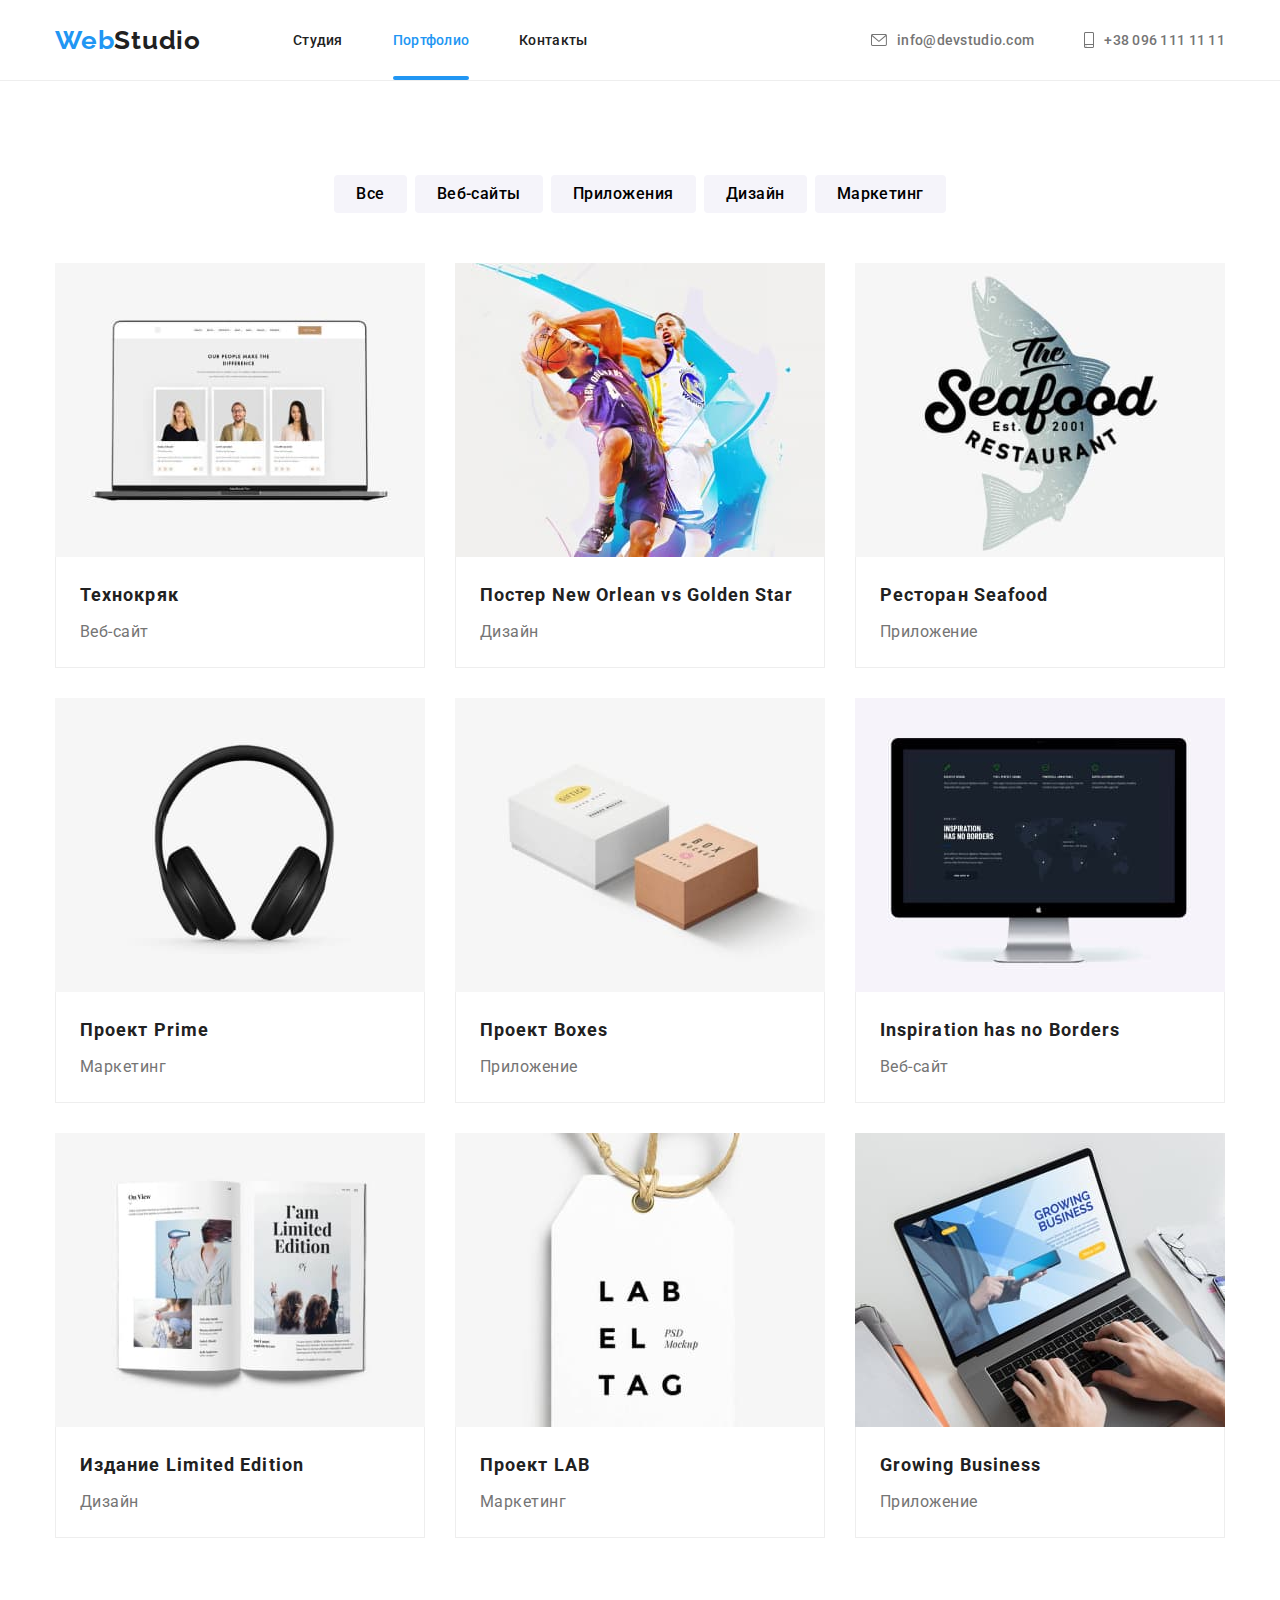
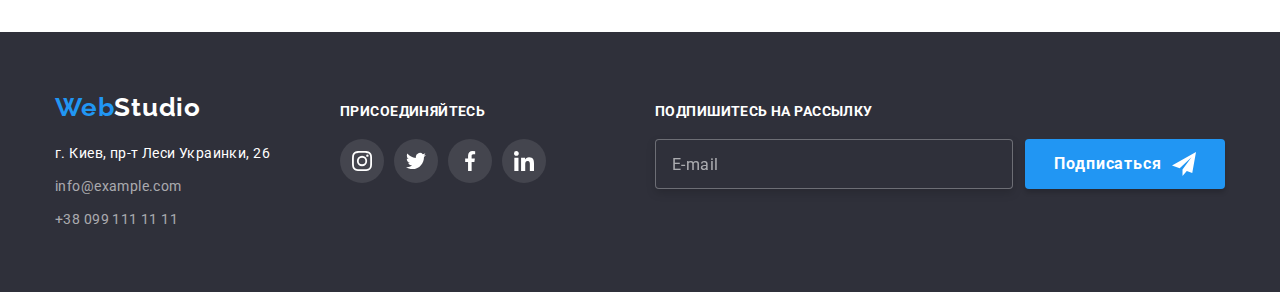
==== portfolio.html @ 1bd15ab4 "v1" ====
<!DOCTYPE html>
<html lang="ru">
  <head>
    <meta charset="UTF-8" />
    <meta http-equiv="X-UA-Compatible" content="IE=edge" />
    <meta name="viewport" content="width=device-width, initial-scale=1.0" />
    <link
      rel="stylesheet"
      href="https://cdnjs.cloudflare.com/ajax/libs/modern-normalize/1.0.0/modern-normalize.min.css"
    />
    <link rel="preconnect" href="https://fonts.gstatic.com" />
    <link
      href="https://fonts.googleapis.com/css2?family=Raleway:wght@700&family=Roboto:wght@400;500;700;900&display=swap"
      rel="stylesheet"
    />
    <link rel="stylesheet" href="css/styles.css" />
    <title>Портфолио</title>
  </head>
  <body>
    <header class="header">
      <div class="container list">
        <nav class="list">
          <a lang="en" href="index.html" class="icon icon-header"
            ><span class="icon-blue">Web</span>Studio</a
          >
          <ul class="list-nav">
            <li class="link">
              <a href="index.html" class="link-nav link-area">Студия</a>
            </li>
            <li class="link">
              <a href="portfolio.html" class="link-nav-selected link-area">Портфолио</a>
            </li>
            <li class="link">
              <a href="" class="link-nav link-area">Контакты</a>
            </li>
          </ul>
        </nav>
        <ul class="list-address">
          <li class="link">
            <a href="mailto:info@devstudio.com" class="list link-address link-area">
              <svg class="link-mail">
                <use href="./images/icons.svg#icon-envelope"></use>
              </svg>
              info@devstudio.com</a
            >
          </li>
          <li class="link">
            <a href="tel:+380961111111" class="list link-address link-area">
              <svg class="link-phone">
                <use href="./images/icons.svg#icon-smartphone"></use>
              </svg>
              +38 096 111 11 11</a
            >
          </li>
        </ul>
      </div>
    </header>

    <main>
      <section class="section">
        <div class="container">
          <ul class="list list-control">
            <li class="control-item"><button type="button" class="control">Все</button></li>
            <li class="control-item"><button type="button" class="control">Веб-сайты</button></li>
            <li class="control-item"><button type="button" class="control">Приложения</button></li>
            <li class="control-item"><button type="button" class="control">Дизайн</button></li>
            <li class="control-item"><button type="button" class="control">Маркетинг</button></li>
          </ul>
          <ul class="work-list">
            <li class="work-item">
              <a href="" class="work-link">
                <div class="work-img">
                  <img src="images/img2.1.jpg" alt="" />
                  <div class="work-overlay">
                    <p class="work-text">
                      Технокряк это современная площадка распространения коронавируса. Компании
                      используют эту платформу для цифрового шпионажа и атак на защищённые сервера
                      конкурентов.
                    </p>
                  </div>
                </div>
                <div class="work-wrap">
                  <h3 class="work-main">Технокряк</h3>
                  <p class="work-desc">Веб-сайт</p>
                </div>
              </a>
            </li>
            <li class="work-item">
              <a href="" class="work-link">
                <div class="work-img">
                  <img src="images/img2.2.jpg" alt="" />
                  <div class="work-overlay">
                    <p class="work-text">
                      Технокряк это современная площадка распространения коронавируса. Компании
                      используют эту платформу для цифрового шпионажа и атак на защищённые сервера
                      конкурентов.
                    </p>
                  </div>
                </div>
                <div class="work-wrap">
                  <h3 class="work-main">Постер New Orlean vs Golden Star</h3>
                  <p class="work-desc">Дизайн</p>
                </div>
              </a>
            </li>
            <li class="work-item">
              <a href="" class="work-link">
                <div class="work-img">
                  <img src="images/img2.3.jpg" alt="" />
                  <div class="work-overlay">
                    <p class="work-text">
                      Технокряк это современная площадка распространения коронавируса. Компании
                      используют эту платформу для цифрового шпионажа и атак на защищённые сервера
                      конкурентов.
                    </p>
                  </div>
                </div>
                <div class="work-wrap">
                  <h3 class="work-main">Ресторан Seafood</h3>
                  <p class="work-desc">Приложение</p>
                </div>
              </a>
            </li>
            <li class="work-item">
              <a href="" class="work-link">
                <div class="work-img">
                  <img src="images/img2.4.jpg" alt="" />
                  <div class="work-overlay">
                    <p class="work-text">
                      Технокряк это современная площадка распространения коронавируса. Компании
                      используют эту платформу для цифрового шпионажа и атак на защищённые сервера
                      конкурентов.
                    </p>
                  </div>
                </div>
                <div class="work-wrap">
                  <h3 class="work-main">Проект Prime</h3>
                  <p class="work-desc">Маркетинг</p>
                </div>
              </a>
            </li>
            <li class="work-item">
              <a href="" class="work-link">
                <div class="work-img">
                  <img src="images/img2.5.jpg" alt="" />
                  <div class="work-overlay">
                    <p class="work-text">
                      Технокряк это современная площадка распространения коронавируса. Компании
                      используют эту платформу для цифрового шпионажа и атак на защищённые сервера
                      конкурентов.
                    </p>
                  </div>
                </div>
                <div class="work-wrap">
                  <h3 class="work-main">Проект Boxes</h3>
                  <p class="work-desc">Приложение</p>
                </div>
              </a>
            </li>
            <li class="work-item">
              <a href="" class="work-link">
                <div class="work-img">
                  <img src="images/img2.6.jpg" alt="" />
                  <div class="work-overlay">
                    <p class="work-text">
                      Технокряк это современная площадка распространения коронавируса. Компании
                      используют эту платформу для цифрового шпионажа и атак на защищённые сервера
                      конкурентов.
                    </p>
                  </div>
                </div>
                <div class="work-wrap">
                  <h3 class="work-main">Inspiration has no Borders</h3>
                  <p class="work-desc">Веб-сайт</p>
                </div>
              </a>
            </li>
            <li class="work-item">
              <a href="" class="work-link">
                <div class="work-img">
                  <img src="images/img2.7.jpg" alt="" />
                  <div class="work-overlay">
                    <p class="work-text">
                      Технокряк это современная площадка распространения коронавируса. Компании
                      используют эту платформу для цифрового шпионажа и атак на защищённые сервера
                      конкурентов.
                    </p>
                  </div>
                </div>
                <div class="work-wrap">
                  <h3 class="work-main">Издание Limited Edition</h3>
                  <p class="work-desc">Дизайн</p>
                </div>
              </a>
            </li>
            <li class="work-item">
              <a href="" class="work-link">
                <div class="work-img">
                  <img src="images/img2.8.jpg" alt="" />
                  <div class="work-overlay">
                    <p class="work-text">
                      Технокряк это современная площадка распространения коронавируса. Компании
                      используют эту платформу для цифрового шпионажа и атак на защищённые сервера
                      конкурентов.
                    </p>
                  </div>
                </div>
                <div class="work-wrap">
                  <h3 class="work-main">Проект LAB</h3>
                  <p class="work-desc">Маркетинг</p>
                </div>
              </a>
            </li>
            <li class="work-item">
              <a href="" class="work-link">
                <div class="work-img">
                  <img src="images/img2.9.jpg" alt="" />
                  <div class="work-overlay">
                    <p class="work-text">
                      Технокряк это современная площадка распространения коронавируса. Компании
                      используют эту платформу для цифрового шпионажа и атак на защищённые сервера
                      конкурентов.
                    </p>
                  </div>
                </div>
                <div class="work-wrap">
                  <h3 class="work-main">Growing Business</h3>
                  <p class="work-desc">Приложение</p>
                </div>
              </a>
            </li>
          </ul>
        </div>
      </section>
    </main>

    <footer class="footer">
      <div class="container list">
        <div>
          <a lang="en" href="index.html" class="icon icon-footer"
            ><span class="icon-blue">Web</span>Studio</a
          >
          <address>
            <ul class="list-footer">
              <li class="footer-main">
                <a href="" class="text-main footer-address">г. Киев, пр-т Леси Украинки, 26</a>
              </li>
              <li class="footer-main">
                <a href="mailto:info@example.com" class="text-main footer-contact"
                  >info@example.com</a
                >
              </li>
              <li class="footer-main">
                <a href="tel:+380991111111" class="text-main footer-contact">+38 099 111 11 11</a>
              </li>
            </ul>
          </address>
        </div>
        <div class="media-footer">
          <h3 class="sub-title sub-title-join">Присоединяйтесь</h3>
          <ul class="list">
            <li class="media-footer-item">
              <a href="" class="icon-center media-footer-link">
                <svg class="media-footer-icon">
                  <use href="./images/icons.svg#icon-inst"></use>
                </svg>
              </a>
            </li>
            <li class="media-footer-item">
              <a href="" class="icon-center media-footer-link">
                <svg class="media-footer-icon">
                  <use href="./images/icons.svg#icon-twit"></use>
                </svg>
              </a>
            </li>
            <li class="media-footer-item">
              <a href="" class="icon-center media-footer-link">
                <svg class="media-footer-icon">
                  <use href="./images/icons.svg#icon-fb"></use>
                </svg>
              </a>
            </li>
            <li class="media-footer-item">
              <a href="" class="icon-center media-footer-link">
                <svg class="media-footer-icon">
                  <use href="./images/icons.svg#icon-linkdin"></use>
                </svg>
              </a>
            </li>
          </ul>
        </div>
        <div class="subscribe-footer">
          <h3 class="sub-title sub-title-join">Подпишитесь на рассылку</h3>

          <form name="subscribe_form" autocomplete="on" class="form-item">
            <label>
              <input class="form-input-mail" type="email" name="email" placeholder="E-mail" />
            </label>
            <button type="submit" class="button-subscribe">
              Подписаться
              <svg class="button-subscribe-icon">
                <use href="./images/icons.svg#icon-send"></use>
              </svg>
            </button>
          </form>
        </div>
      </div>
    </footer>
  </body>
</html>
---- css/styles.css ----
/* Main styles */

body {
  font-family: 'Roboto', sans-serif;
  color: var(--main-text-color);
}

a {
  text-decoration: none;
  display: inline-block;
}

ul {
  list-style: none;
}

img {
  display: block;
}

/* Main Position */

ul,
ol {
  margin-top: 0;
  margin-bottom: 0;
  padding-left: 0;
}

h1,
h2,
h3,
h4,
h5,
h6,
p {
  margin-top: 0;
  margin-bottom: 0;
}

/* Colors */

:root {
  --main-back-color: #2f303a;
  --secondary-back-color: #f5f4fa;
  --main-text-color: #212121;
  --secondary-text-color: #757575;
  --third-text-color: #ffffff;
  --main-theme-color: #2196f3;
  --main-link-color: rgb(75, 75, 75, 0.6);
  --footer-link-color: rgb(255, 255, 255, 0.6);
  --work-back-color: #eeeeee;
  --overlay-back-color: rgba(47, 48, 58, 0.4);
  --footer-link-back: rgba(255, 255, 255, 0.1);
  --client-border: #afb1b8;
  --hero-button-color: #188ce8;
  --img-back-color: rgba(47, 48, 58, 0.8);
  --work-anim-color: rgba(33, 150, 243, 0.9);
  --backdrop-color: rgba(0, 0, 0, 0.2);
  --close-button-color: rgba(0, 0, 0, 0.1);
  --color-comment: rgba(117, 117, 117, 0.5);
  --form-border-color: rgba(33, 33, 33, 0.2);

  --duration: 250ms;
  --timing-function: cubic-bezier(0.4, 0, 0.2, 1);
}

/* Style Classes */
.container {
  margin-left: auto;
  margin-right: auto;
  width: 1200px;
  padding-left: 15px;
  padding-right: 15px;
}

.icon {
  font-family: 'Raleway', sans-serif;
  font-weight: 700;
  font-size: 26px;
  line-height: 1.17;
  letter-spacing: 0.03em;
  width: 145px;
}

.icon-header {
  color: var(--main-text-color);

  margin-right: 93px;
}

.icon-footer {
  color: var(--third-text-color);

  margin-bottom: 20px;
}

.icon-blue {
  color: var(--main-theme-color);
}

.link-mail {
  width: 16px;
  height: 12px;
  cursor: pointer;

  margin-right: 10px;

  fill: var(--secondary-text-color);

  transition: fill var(--duration) var(--timing-function);
}

.link-phone {
  width: 10px;
  height: 16px;
  cursor: pointer;

  margin-right: 10px;

  fill: var(--secondary-text-color);

  transition: fill var(--duration) var(--timing-function);
}

.link-address:hover .link-mail,
.link-address:focus .link-mail,
.link-address:hover .link-phone,
.link-address:focus .link-phone {
  fill: var(--main-theme-color);
}

.item-about::before {
  display: block;
  content: '';
  height: 120px;
}

.item-detail::before {
  background-image: url(../images/Group1.jpg);
}

.item-time::before {
  background-image: url(../images/Group2.jpg);
}

.item-plan::before {
  background-image: url(../images/Group3.jpg);
}

.item-tech::before {
  background-image: url(../images/Group4.jpg);
}

.icon-center {
  display: flex;
  align-items: center;
  justify-content: center;
}

.footer .container.list {
  display: flex;
  align-items: baseline;
}

.media-footer {
  margin-left: 70px;
}

.sub-title-join {
  font-size: 14px;
  letter-spacing: 0.03em;

  margin-bottom: 20px;

  color: var(--third-text-color);
}

.media-footer-item {
  width: 44px;
  height: 44px;
}

.media-footer-item:not(:last-child) {
  margin-right: 10px;
}

.media-footer-link {
  width: 44px;
  height: 44px;

  background-color: var(--footer-link-back);
  border-radius: 50%;
  background-position: center;
  background-repeat: no-repeat;

  transition: background-color var(--duration) var(--timing-function);
}

.media-footer-link:hover,
.media-footer-link:focus {
  background-color: var(--main-theme-color);
}

.media-footer-icon {
  width: 20px;
  height: 20px;

  fill: var(--third-text-color);
}

.item-client:not(:last-child) {
  margin-right: 30px;
}

.subscribe-footer {
  width: 570px;
  margin-left: auto;
}

.form-item {
  display: flex;
  align-items: center;
}

.form-input-mail {
  height: 50px;
  min-width: 358px;

  padding-left: 16px;
  padding-top: 15px;
  padding-bottom: 15px;

  color: var(--third-text-color);
  border-radius: 4px;
  border: 1px solid rgba(255, 255, 255, 0.3);
  filter: drop-shadow(0px 4px 4px rgba(0, 0, 0, 0.15));
  background-color: var(--main-back-color);
}

.form-input-mail::placeholder {
  font-size: 16px;
  line-height: 1.25;
  letter-spacing: 0.03em;

  color: var(--footer-link-color);
}

.button-subscribe {
  height: 50px;
  min-width: 200px;

  font-weight: 700;
  font-size: 16px;
  line-height: 1.875;
  letter-spacing: 0.06em;

  margin-left: 12px;

  display: flex;
  align-items: center;
  justify-content: center;

  border-color: transparent;
  color: var(--third-text-color);
  background-color: var(--main-theme-color);
  box-shadow: 0px 4px 4px rgba(0, 0, 0, 0.15);
  border-radius: 4px;
}

.button-subscribe-icon {
  width: 24px;
  height: 24px;

  margin-left: 10px;

  fill: var(--third-text-color);
}

.link-client {
  width: 170px;
  height: 92px;
  cursor: pointer;

  border: 1px solid var(--client-border);
  border-radius: 4px;

  transition: border-color var(--duration) var(--timing-function);
}

.item-client-icon {
  width: 106px;
  height: 60px;

  fill: var(--client-border);

  transition: fill var(--duration) var(--timing-function);
}

.link-client:hover,
.link-client:focus {
  border-color: var(--main-theme-color);
}

.link-client:hover .item-client-icon,
.link-client:focus .item-client-icon {
  fill: var(--main-theme-color);
}

.header {
  border-bottom: 1px solid var(--work-back-color);
}

.list {
  display: flex;

  align-items: center;
}

.list-img {
  justify-content: space-between;
}

.list-nav {
  display: flex;
}

.list-address {
  display: flex;

  margin-left: auto;
}

.list-team {
  padding-bottom: 94px;
}

.link {
  font-weight: 500;
  font-size: 14px;
  line-height: 1.17;
  letter-spacing: 0.02em;
}

.list-nav .link + .link {
  margin-left: 50px;
}

.list-address .link + .link {
  margin-left: 50px;
}

.link-area {
  padding-top: 32px;
  padding-bottom: 32px;
}

.link-nav {
  color: var(--main-text-color);

  transition: color var(--duration) var(--timing-function);
}

.link-nav-selected {
  position: relative;
  color: var(--main-theme-color);
}

.link-nav-selected::after {
  display: block;
  content: '';
  width: 100%;
  height: 4px;

  border-bottom-width: 4px;
  border-bottom-style: solid;
  border-bottom-color: var(--main-theme-color);
  border-radius: 2px;

  position: absolute;
  bottom: 0;
}

.link-address {
  color: var(--secondary-text-color);

  transition: color var(--duration) var(--timing-function);
}

.hero {
  max-width: 1600px;
  height: 600px;
  letter-spacing: 0.06em;
  text-align: center;

  background-color: var(--main-back-color);

  padding-top: 200px;
  padding-bottom: 200px;
  margin-left: auto;
  margin-right: auto;
}

.overlay-hero {
  background-image: linear-gradient(to right, var(--overlay-back-color), var(--overlay-back-color)),
    url(../images/back-hero.jpg);

  background-repeat: no-repeat;
  background-position: center;
  background-size: cover;
}

.slogan {
  font-weight: 900;
  font-size: 44px;
  line-height: 1.36;

  color: var(--third-text-color);

  max-width: 600px;
  margin: 0 auto;
  margin-bottom: 30px;
}

.button {
  font-weight: 700;
  font-size: 16px;
  line-height: 1.87;
  cursor: pointer;

  min-width: 200px;
  min-height: 50px;
  padding: 10px, 32px;
  border-radius: 4px;

  border-color: transparent;
  color: var(--third-text-color);
  background-color: var(--main-theme-color);

  transition: background-color var(--duration) var(--timing-function);
}

.button:hover,
.button:focus {
  background-color: var(--hero-button-color);
}

.backdrop {
  position: fixed;
  top: 0;
  left: 0;

  width: 100%;
  height: 100%;

  background-color: var(--backdrop-color);

  transition: background-color var(--duration) var(--timing-function);
}

.backdrop.is-hidden {
  opacity: 0;
  pointer-events: none;
}

.modal {
  z-index: 1000;
  position: absolute;
  top: 50%;
  left: 50%;
  transform: translate(-50%, -50%);

  padding: 40px;

  min-width: 528px;
  min-height: 581px;

  border-radius: 4px;
  box-shadow: 0px 1px 3px rgba(0, 0, 0, 0.12), 0px 1px 1px rgba(0, 0, 0, 0.14),
    0px 2px 1px rgba(0, 0, 0, 0.2);
  background-color: var(--third-text-color);

  transition: background-color var(--duration) var(--timing-function),
    box-shadow var(--duration) var(--timing-function);
}

.modal-close-button {
  position: absolute;
  top: 8px;
  right: 8px;
  cursor: pointer;
  padding: 0;

  width: 30px;
  height: 30px;

  border-radius: 50%;
  border-color: var(--close-button-color);
  background-color: var(--third-text-color);
}

.modal-close-icon {
  background-position: center;
  background-repeat: no-repeat;

  width: 18px;
  height: 18px;

  filter: drop-shadow(0px 4px 4px rgba(0, 0, 0, 0.25));
}

.modal-detail {
  font-weight: 700;
  font-size: 20px;
  line-height: 1.172;
  letter-spacing: 0.03em;
  text-align: center;

  margin-bottom: 12px;
}

.subscribe-form {
  width: 448px;
  margin-left: auto;
  margin-right: auto;
}

.form-input-main {
  font-size: 14px;
  line-height: 1.17;
  letter-spacing: 0.01em;

  outline: none;
  border: 1px solid var(--form-border-color);
  border-radius: 4px;
}

.form-input-info {
  height: 40px;
  margin-top: 4px;
  padding-left: 40px;
}

.form-input-comment {
  height: 120px;
  padding: 12px 16px;
  margin-top: 4px;
  resize: none;
}

.form-input-main:focus-within {
  border: 1px solid var(--main-theme-color);
}

.subscribe-name:focus-within .modal-form-icon {
  fill: var(--main-theme-color);
}

.form-input-comment::placeholder {
  color: var(--color-comment);
}

.subscribe-name {
  position: relative;
  display: flex;
  flex-direction: column;
  text-align: initial;

  width: auto;
  margin-bottom: 10px;

  font-size: 12px;
  line-height: 1.17;
  letter-spacing: 0.01em;

  color: var(--secondary-text-color);
}

.subscribe-name:nth-child(4) {
  margin-bottom: 20px;
}

.subscribe-agree input[type='checkbox'] {
  appearance: none;
}

.checkbox-icon {
  content: '';
  display: inline-block;

  margin-right: 8.38px;

  width: 16px;
  height: 15px;

  border: 2px solid var(--main-text-color);
  border-radius: 2px;

  transition: border-color var(--duration) var(--timing-function),
    background-color var(--duration) var(--timing-function);
}

.subscribe-agree input[type='checkbox']:focus ~ .checkbox-icon {
  border-color: var(--main-theme-color);
}

.subscribe-agree input[type='checkbox']:checked ~ .checkbox-icon {
  border-color: var(--main-theme-color);

  background-color: var(--main-theme-color);
  background-image: url(../images/checkbox.svg);
  background-repeat: no-repeat;
  background-size: cover;
}

.subscribe-agree {
  position: relative;
  display: flex;
  justify-content: center;
  align-items: center;
  width: 425px;
  height: 24px;
  margin-bottom: 30px;

  font-size: 14px;
  line-height: 1.71;
  letter-spacing: 0.03em;

  color: var(--secondary-text-color);
}

.link-agree {
  font-size: 14px;
  line-height: 1.71;
  letter-spacing: 0.03em;
  text-decoration: underline;

  padding-left: 3px;

  color: var(--main-theme-color);
}

.modal-form-icon {
  position: absolute;
  bottom: 11px;
  left: 12px;

  width: 18px;
  height: 18px;
}

.button-form {
  height: 50px;
  min-width: 200px;

  font-weight: 700;
  font-size: 16px;
  line-height: 1.875;
  letter-spacing: 0.06em;

  display: flex;
  align-items: center;
  justify-content: center;

  border-color: transparent;
  color: var(--third-text-color);
  background-color: var(--main-theme-color);
  box-shadow: 0px 4px 4px rgba(0, 0, 0, 0.15);
  border-radius: 4px;
}

.subscribe-form div {
  display: flex;
  justify-content: center;
}

.title {
  font-weight: 700;
  font-size: 36px;
  line-height: 1.17;
  letter-spacing: 0.03em;
  text-align: center;

  margin-bottom: 50px;
}

.section {
  padding-top: 94px;
}

.section:last-child {
  padding-bottom: 94px;
}

.section-team {
  background-color: var(--secondary-back-color);
}

.item-img {
  position: relative;
  width: 370px;
  z-index: -1;
}

.img-back {
  display: flex;
  justify-content: center;
  align-items: center;

  position: absolute;
  bottom: 0;
  width: 370px;
  height: 70px;

  background-image: linear-gradient(to right, var(--img-back-color), var(--img-back-color));
}

.img-text {
  letter-spacing: 0.03em;

  color: var(--third-text-color);
}

.team {
  background-color: var(--secondary-back-color);
}

.text-about {
  font-size: 14px;
  letter-spacing: 0.03em;

  margin-top: 30px;
  margin-bottom: 10px;
}

.sub-title {
  font-weight: 700;
  text-transform: uppercase;
  line-height: 1.17;
}

.item-about {
  width: 270px;
}

.item-about:not(:first-child) {
  margin-left: 30px;
}

.text-main {
  color: var(--secondary-text-color);

  line-height: 1.71;
}

.desc-img {
  display: block;

  width: 270px;
}

.desc-main {
  background-color: var(--third-text-color);

  width: 270px;

  box-shadow: 0px 1px 3px rgba(0, 0, 0, 0.12), 0px 1px 1px rgba(0, 0, 0, 0.14),
    0px 2px 1px rgba(0, 0, 0, 0.2);
  border-radius: 0px 0px 4px 4px;
}

.desc-main:not(:first-child) {
  margin-left: 30px;
}

.desc-wrap {
  padding-top: 30px;
  padding-bottom: 30px;
}

.desc-name {
  font-weight: 500;
  font-size: 16px;
  line-height: 1.71;
  letter-spacing: 0.03em;
  text-align: center;

  margin-bottom: 10px;
}

.desc-text {
  font-size: 16px;
  line-height: 1.71;
  letter-spacing: 0.03em;
  text-align: center;

  margin-bottom: 16px;

  color: var(--secondary-text-color);
}

.list-contact {
  margin-right: 32px;
  margin-left: 32px;
}

.team-contact {
  width: 44px;
  height: 44px;

  border-radius: 50%;
  background-position: center;
  background-repeat: no-repeat;

  transition: background-color var(--duration) var(--timing-function);
}

.decs-contact-icon {
  width: 20px;
  height: 20px;
  cursor: pointer;

  fill: var(--client-border);

  transition: fill var(--duration) var(--timing-function);
}

.team-contact:hover,
.team-contact:focus {
  background-color: var(--main-theme-color);
}

.team-contact:hover .decs-contact-icon,
.team-contact:focus .decs-contact-icon {
  fill: var(--third-text-color);
}

.item-team:not(:last-child) {
  margin-right: 10px;
}

.footer {
  background-color: var(--main-back-color);

  padding-top: 60px;
  padding-bottom: 60px;
}

.list-footer .footer-main + .footer-main {
  margin-top: 9px;
}

.footer-main {
  font-style: normal;
  letter-spacing: 0.03em;
  font-size: 14px;
}

.footer-address {
  color: var(--third-text-color);

  transition: color var(--duration) var(--timing-function);
}

.footer-contact {
  color: var(--footer-link-color);
}

.list-control {
  justify-content: center;

  margin-bottom: 50px;
}

.control {
  font-weight: 500;
  font-size: 16px;
  line-height: 1.62;
  letter-spacing: 0.03em;
  background-color: var(--secondary-back-color);
  cursor: pointer;

  padding: 6px 22px;
  border: transparent;
  border-radius: 4px;

  transition: color var(--duration) var(--timing-function),
    background-color var(--duration) var(--timing-function),
    box-shadow var(--duration) var(--timing-function);
}

.control-item:not(:last-child) {
  margin-right: 8px;
}

.control:active,
.control:hover,
.control:focus {
  color: var(--third-text-color);
  background-color: var(--main-theme-color);

  box-shadow: 0px 3px 1px rgba(0, 0, 0, 0.1), 0px 1px 2px rgba(0, 0, 0, 0.08),
    0px 2px 2px rgba(0, 0, 0, 0.12);
}

.work-list {
  display: flex;
  flex-wrap: wrap;

  margin-left: -30px;
  margin-top: -30px;
}

.work-item {
  flex-basis: calc(100% / 3 -30px);

  margin-left: 30px;
  margin-top: 30px;

  cursor: pointer;
}

.work-link {
  transition: box-shadow var(--duration) var(--timing-function);
}

.work-link:hover,
.work-link:focus {
  box-shadow: 0px 1px 1px rgba(0, 0, 0, 0.12), 0px 4px 4px rgba(0, 0, 0, 0.06),
    1px 4px 6px rgba(0, 0, 0, 0.16);
}

.work-img {
  position: relative;
  overflow: hidden;
}

.work-overlay {
  position: absolute;
  width: 100%;
  height: 100%;

  transform: translateY(0);

  background-image: linear-gradient(to right, var(--work-anim-color), var(--work-anim-color));

  transition: transform var(--duration) var(--timing-function);
}

.work-text {
  width: 322px;
  height: 168px;
  position: fixed;
  top: 50%;
  left: 50%;
  transform: translate(-50%, -50%);

  font-size: 18px;
  line-height: 28px;
  letter-spacing: 0.03em;

  color: var(--third-text-color);
}

.work-link:hover .work-overlay,
.work-link:focus .work-overlay {
  transform: translateY(-100%);
}

.work-wrap {
  border-right-width: 1px;
  border-right-style: solid;
  border-right-color: var(--work-back-color);
  border-left-width: 1px;
  border-left-style: solid;
  border-left-color: var(--work-back-color);
  border-bottom-width: 1px;
  border-bottom-style: solid;
  border-bottom-color: var(--work-back-color);

  padding-top: 20px;
  padding-bottom: 20px;
  padding-left: 24px;
  padding-right: 24px;
}

.work-main {
  font-weight: 700;
  font-size: 18px;
  line-height: 2;
  letter-spacing: 0.06em;

  margin-bottom: 4px;

  color: var(--main-text-color);
}

.work-desc {
  font-weight: normal;
  font-size: 16px;
  line-height: 1.87;
  letter-spacing: 0.03em;

  color: var(--secondary-text-color);
}

.link-nav:hover,
.link-nav:focus,
.link-address:hover,
.link-address:focus,
.footer-address:hover,
.footer-address:focus {
  color: var(--main-theme-color);
}
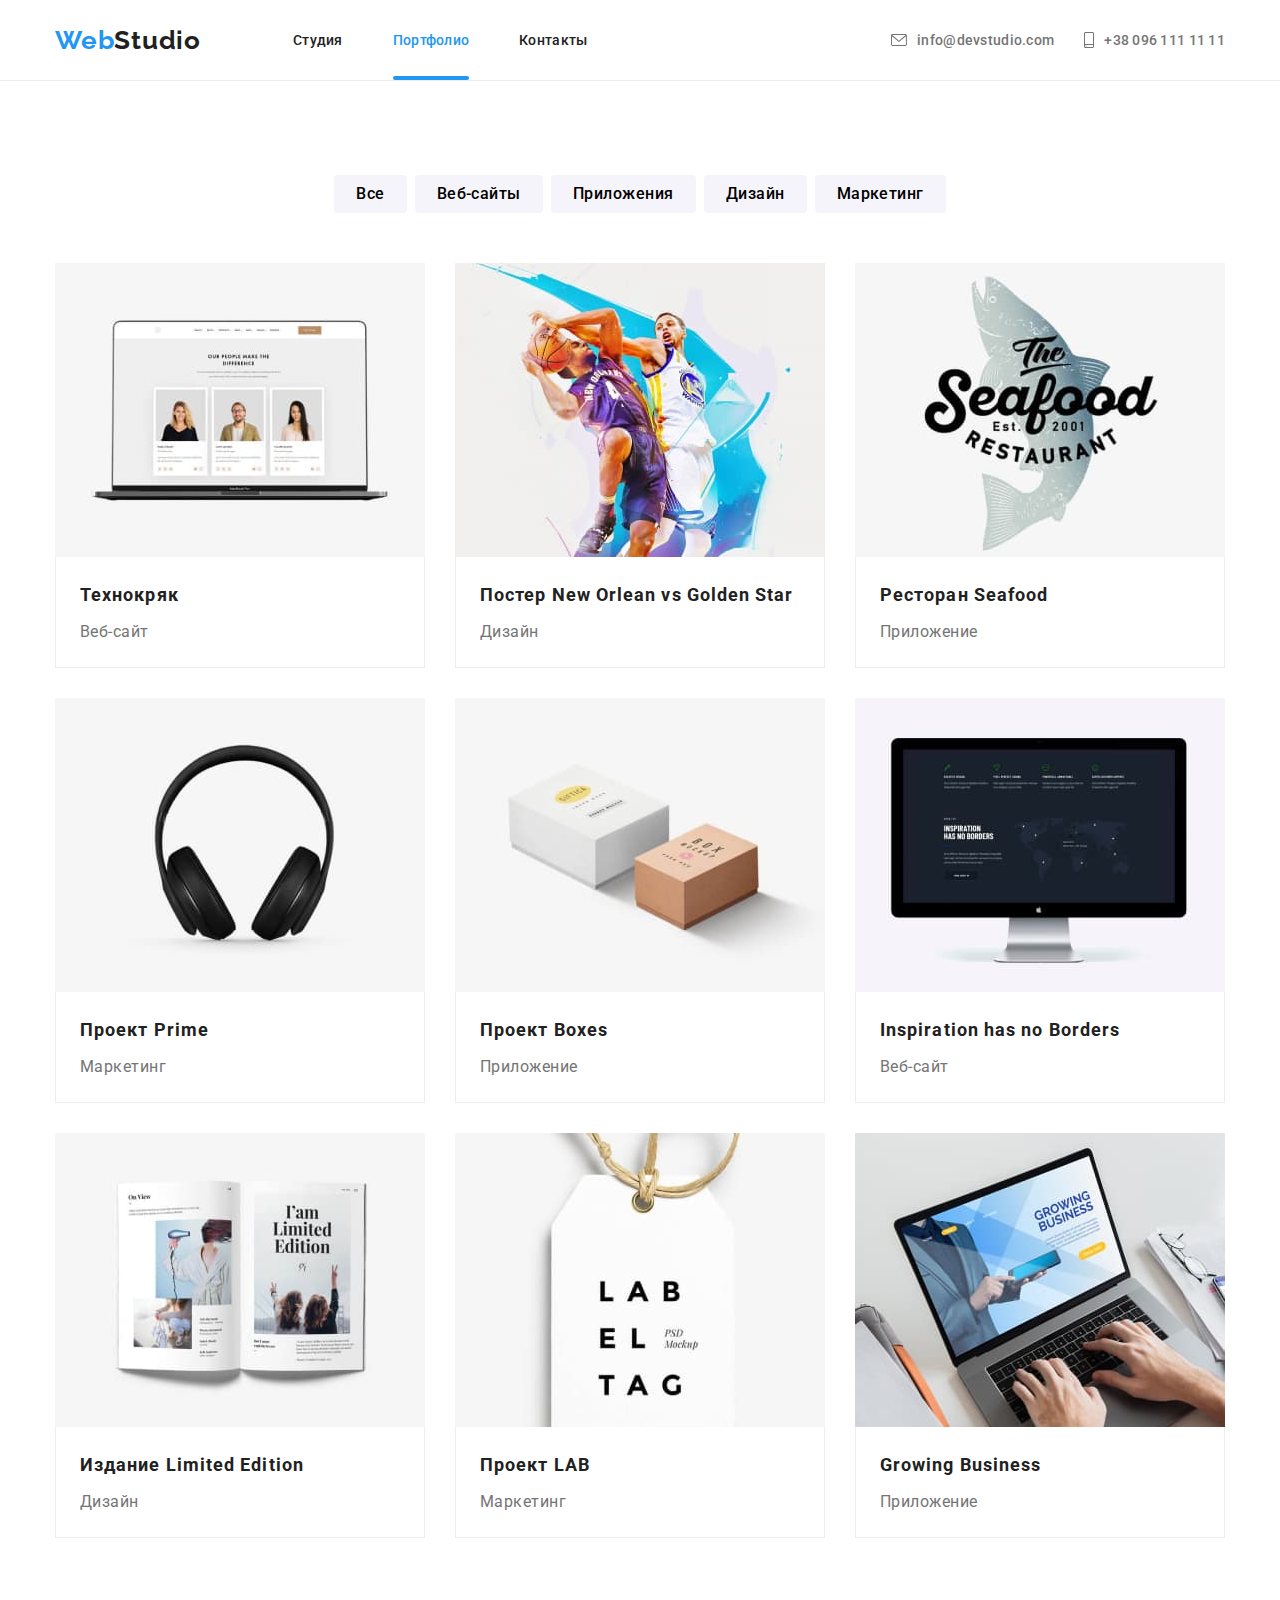
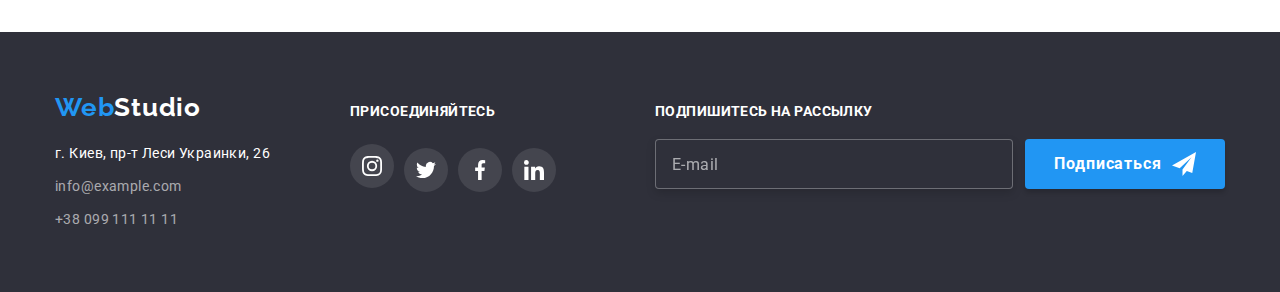
==== commit 9e905fc4: "v3" ====
--- a/portfolio.html
+++ b/portfolio.html
@@ -18,35 +18,35 @@
   </head>
   <body>
     <header class="header">
-      <div class="container list">
-        <nav class="list">
-          <a lang="en" href="index.html" class="icon icon-header"
-            ><span class="icon-blue">Web</span>Studio</a
+      <div class="thumb-center flex-center">
+        <nav class="flex-center">
+          <a lang="en" href="index.html" class="icon header__icon"
+            ><span class="icon__theme">Web</span>Studio</a
           >
-          <ul class="list-nav">
-            <li class="link">
-              <a href="index.html" class="link-nav link-area">Студия</a>
-            </li>
-            <li class="link">
-              <a href="portfolio.html" class="link-nav-selected link-area">Портфолио</a>
-            </li>
-            <li class="link">
-              <a href="" class="link-nav link-area">Контакты</a>
+          <ul class="header__list">
+            <li class="header__item-nav">
+              <a href="index.html" class="header__link header__link">Студия</a>
+            </li>
+            <li class="header__item-nav">
+              <a href="portfolio.html" class="header__link header__link--selected">Портфолио</a>
+            </li>
+            <li class="header__item-nav">
+              <a href="" class="header__link">Контакты</a>
             </li>
           </ul>
         </nav>
-        <ul class="list-address">
-          <li class="link">
-            <a href="mailto:info@devstudio.com" class="list link-address link-area">
-              <svg class="link-mail">
+        <ul class="header__list header__list--address">
+          <li class="header__item-address">
+            <a href="mailto:info@devstudio.com" class="flex-center header__address">
+              <svg class="header__icon-mail">
                 <use href="./images/icons.svg#icon-envelope"></use>
               </svg>
               info@devstudio.com</a
             >
           </li>
-          <li class="link">
-            <a href="tel:+380961111111" class="list link-address link-area">
-              <svg class="link-phone">
+          <li class="header__item-address">
+            <a href="tel:+380961111111" class="flex-center header__address">
+              <svg class="header__icon-phone">
                 <use href="./images/icons.svg#icon-smartphone"></use>
               </svg>
               +38 096 111 11 11</a
@@ -58,174 +58,184 @@
 
     <main>
       <section class="section">
-        <div class="container">
-          <ul class="list list-control">
-            <li class="control-item"><button type="button" class="control">Все</button></li>
-            <li class="control-item"><button type="button" class="control">Веб-сайты</button></li>
-            <li class="control-item"><button type="button" class="control">Приложения</button></li>
-            <li class="control-item"><button type="button" class="control">Дизайн</button></li>
-            <li class="control-item"><button type="button" class="control">Маркетинг</button></li>
+        <div class="thumb-center">
+          <ul class="flex-center control">
+            <li class="control__item">
+              <button type="button" class="control__button">Все</button>
+            </li>
+            <li class="control__item">
+              <button type="button" class="control__button">Веб-сайты</button>
+            </li>
+            <li class="control__item">
+              <button type="button" class="control__button">Приложения</button>
+            </li>
+            <li class="control__item">
+              <button type="button" class="control__button">Дизайн</button>
+            </li>
+            <li class="control__item">
+              <button type="button" class="control__button">Маркетинг</button>
+            </li>
           </ul>
-          <ul class="work-list">
-            <li class="work-item">
-              <a href="" class="work-link">
-                <div class="work-img">
+          <ul class="work">
+            <li class="work__item">
+              <a href="" class="work__link">
+                <div class="work__img">
                   <img src="images/img2.1.jpg" alt="" />
-                  <div class="work-overlay">
-                    <p class="work-text">
-                      Технокряк это современная площадка распространения коронавируса. Компании
-                      используют эту платформу для цифрового шпионажа и атак на защищённые сервера
-                      конкурентов.
-                    </p>
-                  </div>
-                </div>
-                <div class="work-wrap">
-                  <h3 class="work-main">Технокряк</h3>
-                  <p class="work-desc">Веб-сайт</p>
-                </div>
-              </a>
-            </li>
-            <li class="work-item">
-              <a href="" class="work-link">
-                <div class="work-img">
+                  <div class="work__overlay">
+                    <p class="work__text">
+                      Технокряк это современная площадка распространения коронавируса. Компании
+                      используют эту платформу для цифрового шпионажа и атак на защищённые сервера
+                      конкурентов.
+                    </p>
+                  </div>
+                </div>
+                <div class="work__wrap">
+                  <h3 class="work__name">Технокряк</h3>
+                  <p class="work__desc">Веб-сайт</p>
+                </div>
+              </a>
+            </li>
+            <li class="work__item">
+              <a href="" class="work__link">
+                <div class="work__img">
                   <img src="images/img2.2.jpg" alt="" />
-                  <div class="work-overlay">
-                    <p class="work-text">
-                      Технокряк это современная площадка распространения коронавируса. Компании
-                      используют эту платформу для цифрового шпионажа и атак на защищённые сервера
-                      конкурентов.
-                    </p>
-                  </div>
-                </div>
-                <div class="work-wrap">
-                  <h3 class="work-main">Постер New Orlean vs Golden Star</h3>
-                  <p class="work-desc">Дизайн</p>
-                </div>
-              </a>
-            </li>
-            <li class="work-item">
-              <a href="" class="work-link">
-                <div class="work-img">
+                  <div class="work__overlay">
+                    <p class="work__text">
+                      Технокряк это современная площадка распространения коронавируса. Компании
+                      используют эту платформу для цифрового шпионажа и атак на защищённые сервера
+                      конкурентов.
+                    </p>
+                  </div>
+                </div>
+                <div class="work__wrap">
+                  <h3 class="work__name">Постер New Orlean vs Golden Star</h3>
+                  <p class="work__desc">Дизайн</p>
+                </div>
+              </a>
+            </li>
+            <li class="work__item">
+              <a href="" class="work__link">
+                <div class="work__img">
                   <img src="images/img2.3.jpg" alt="" />
-                  <div class="work-overlay">
-                    <p class="work-text">
-                      Технокряк это современная площадка распространения коронавируса. Компании
-                      используют эту платформу для цифрового шпионажа и атак на защищённые сервера
-                      конкурентов.
-                    </p>
-                  </div>
-                </div>
-                <div class="work-wrap">
-                  <h3 class="work-main">Ресторан Seafood</h3>
-                  <p class="work-desc">Приложение</p>
-                </div>
-              </a>
-            </li>
-            <li class="work-item">
-              <a href="" class="work-link">
-                <div class="work-img">
+                  <div class="work__overlay">
+                    <p class="work__text">
+                      Технокряк это современная площадка распространения коронавируса. Компании
+                      используют эту платформу для цифрового шпионажа и атак на защищённые сервера
+                      конкурентов.
+                    </p>
+                  </div>
+                </div>
+                <div class="work__wrap">
+                  <h3 class="work__name">Ресторан Seafood</h3>
+                  <p class="work__desc">Приложение</p>
+                </div>
+              </a>
+            </li>
+            <li class="work__item">
+              <a href="" class="work__link">
+                <div class="work__img">
                   <img src="images/img2.4.jpg" alt="" />
-                  <div class="work-overlay">
-                    <p class="work-text">
-                      Технокряк это современная площадка распространения коронавируса. Компании
-                      используют эту платформу для цифрового шпионажа и атак на защищённые сервера
-                      конкурентов.
-                    </p>
-                  </div>
-                </div>
-                <div class="work-wrap">
-                  <h3 class="work-main">Проект Prime</h3>
-                  <p class="work-desc">Маркетинг</p>
-                </div>
-              </a>
-            </li>
-            <li class="work-item">
-              <a href="" class="work-link">
-                <div class="work-img">
+                  <div class="work__overlay">
+                    <p class="work__text">
+                      Технокряк это современная площадка распространения коронавируса. Компании
+                      используют эту платформу для цифрового шпионажа и атак на защищённые сервера
+                      конкурентов.
+                    </p>
+                  </div>
+                </div>
+                <div class="work__wrap">
+                  <h3 class="work__name">Проект Prime</h3>
+                  <p class="work__desc">Маркетинг</p>
+                </div>
+              </a>
+            </li>
+            <li class="work__item">
+              <a href="" class="work__link">
+                <div class="work__img">
                   <img src="images/img2.5.jpg" alt="" />
-                  <div class="work-overlay">
-                    <p class="work-text">
-                      Технокряк это современная площадка распространения коронавируса. Компании
-                      используют эту платформу для цифрового шпионажа и атак на защищённые сервера
-                      конкурентов.
-                    </p>
-                  </div>
-                </div>
-                <div class="work-wrap">
-                  <h3 class="work-main">Проект Boxes</h3>
-                  <p class="work-desc">Приложение</p>
-                </div>
-              </a>
-            </li>
-            <li class="work-item">
-              <a href="" class="work-link">
-                <div class="work-img">
+                  <div class="work__overlay">
+                    <p class="work__text">
+                      Технокряк это современная площадка распространения коронавируса. Компании
+                      используют эту платформу для цифрового шпионажа и атак на защищённые сервера
+                      конкурентов.
+                    </p>
+                  </div>
+                </div>
+                <div class="work__wrap">
+                  <h3 class="work__name">Проект Boxes</h3>
+                  <p class="work__desc">Приложение</p>
+                </div>
+              </a>
+            </li>
+            <li class="work__item">
+              <a href="" class="work__link">
+                <div class="work__img">
                   <img src="images/img2.6.jpg" alt="" />
-                  <div class="work-overlay">
-                    <p class="work-text">
-                      Технокряк это современная площадка распространения коронавируса. Компании
-                      используют эту платформу для цифрового шпионажа и атак на защищённые сервера
-                      конкурентов.
-                    </p>
-                  </div>
-                </div>
-                <div class="work-wrap">
-                  <h3 class="work-main">Inspiration has no Borders</h3>
-                  <p class="work-desc">Веб-сайт</p>
-                </div>
-              </a>
-            </li>
-            <li class="work-item">
-              <a href="" class="work-link">
-                <div class="work-img">
+                  <div class="work__overlay">
+                    <p class="work__text">
+                      Технокряк это современная площадка распространения коронавируса. Компании
+                      используют эту платформу для цифрового шпионажа и атак на защищённые сервера
+                      конкурентов.
+                    </p>
+                  </div>
+                </div>
+                <div class="work__wrap">
+                  <h3 class="work__name">Inspiration has no Borders</h3>
+                  <p class="work__desc">Веб-сайт</p>
+                </div>
+              </a>
+            </li>
+            <li class="work__item">
+              <a href="" class="work__link">
+                <div class="work__img">
                   <img src="images/img2.7.jpg" alt="" />
-                  <div class="work-overlay">
-                    <p class="work-text">
-                      Технокряк это современная площадка распространения коронавируса. Компании
-                      используют эту платформу для цифрового шпионажа и атак на защищённые сервера
-                      конкурентов.
-                    </p>
-                  </div>
-                </div>
-                <div class="work-wrap">
-                  <h3 class="work-main">Издание Limited Edition</h3>
-                  <p class="work-desc">Дизайн</p>
-                </div>
-              </a>
-            </li>
-            <li class="work-item">
-              <a href="" class="work-link">
-                <div class="work-img">
+                  <div class="work__overlay">
+                    <p class="work__text">
+                      Технокряк это современная площадка распространения коронавируса. Компании
+                      используют эту платформу для цифрового шпионажа и атак на защищённые сервера
+                      конкурентов.
+                    </p>
+                  </div>
+                </div>
+                <div class="work__wrap">
+                  <h3 class="work__name">Издание Limited Edition</h3>
+                  <p class="work__desc">Дизайн</p>
+                </div>
+              </a>
+            </li>
+            <li class="work__item">
+              <a href="" class="work__link">
+                <div class="work__img">
                   <img src="images/img2.8.jpg" alt="" />
-                  <div class="work-overlay">
-                    <p class="work-text">
-                      Технокряк это современная площадка распространения коронавируса. Компании
-                      используют эту платформу для цифрового шпионажа и атак на защищённые сервера
-                      конкурентов.
-                    </p>
-                  </div>
-                </div>
-                <div class="work-wrap">
-                  <h3 class="work-main">Проект LAB</h3>
-                  <p class="work-desc">Маркетинг</p>
-                </div>
-              </a>
-            </li>
-            <li class="work-item">
-              <a href="" class="work-link">
-                <div class="work-img">
+                  <div class="work__overlay">
+                    <p class="work__text">
+                      Технокряк это современная площадка распространения коронавируса. Компании
+                      используют эту платформу для цифрового шпионажа и атак на защищённые сервера
+                      конкурентов.
+                    </p>
+                  </div>
+                </div>
+                <div class="work__wrap">
+                  <h3 class="work__name">Проект LAB</h3>
+                  <p class="work__desc">Маркетинг</p>
+                </div>
+              </a>
+            </li>
+            <li class="work__item">
+              <a href="" class="work__link">
+                <div class="work__img">
                   <img src="images/img2.9.jpg" alt="" />
-                  <div class="work-overlay">
-                    <p class="work-text">
-                      Технокряк это современная площадка распространения коронавируса. Компании
-                      используют эту платформу для цифрового шпионажа и атак на защищённые сервера
-                      конкурентов.
-                    </p>
-                  </div>
-                </div>
-                <div class="work-wrap">
-                  <h3 class="work-main">Growing Business</h3>
-                  <p class="work-desc">Приложение</p>
+                  <div class="work__overlay">
+                    <p class="work__text">
+                      Технокряк это современная площадка распространения коронавируса. Компании
+                      используют эту платформу для цифрового шпионажа и атак на защищённые сервера
+                      конкурентов.
+                    </p>
+                  </div>
+                </div>
+                <div class="work__wrap">
+                  <h3 class="work__name">Growing Business</h3>
+                  <p class="work__desc">Приложение</p>
                 </div>
               </a>
             </li>
@@ -235,70 +245,70 @@
     </main>
 
     <footer class="footer">
-      <div class="container list">
+      <div class="thumb-center flex-center">
         <div>
-          <a lang="en" href="index.html" class="icon icon-footer"
-            ><span class="icon-blue">Web</span>Studio</a
+          <a lang="en" href="index.html" class="icon footer__icon"
+            ><span class="icon__theme">Web</span>Studio</a
           >
           <address>
-            <ul class="list-footer">
-              <li class="footer-main">
-                <a href="" class="text-main footer-address">г. Киев, пр-т Леси Украинки, 26</a>
+            <ul class="footer__list">
+              <li class="footer__item">
+                <a href="" class="main-text footer__address">г. Киев, пр-т Леси Украинки, 26</a>
               </li>
-              <li class="footer-main">
-                <a href="mailto:info@example.com" class="text-main footer-contact"
+              <li class="footer__item">
+                <a href="mailto:info@example.com" class="main-text footer__contact"
                   >info@example.com</a
                 >
               </li>
-              <li class="footer-main">
-                <a href="tel:+380991111111" class="text-main footer-contact">+38 099 111 11 11</a>
+              <li class="footer__item">
+                <a href="tel:+380991111111" class="main-text footer__contact">+38 099 111 11 11</a>
               </li>
             </ul>
           </address>
         </div>
-        <div class="media-footer">
-          <h3 class="sub-title sub-title-join">Присоединяйтесь</h3>
-          <ul class="list">
-            <li class="media-footer-item">
-              <a href="" class="icon-center media-footer-link">
-                <svg class="media-footer-icon">
+        <div class="footer__media">
+          <h3 class="sub-title sub-title--join">Присоединяйтесь</h3>
+          <ul class="flex-center">
+            <li class="footer__item">
+              <a href="" class="icon--center icon-link footer__icon-link">
+                <svg class="icon-img footer__icon-img">
                   <use href="./images/icons.svg#icon-inst"></use>
                 </svg>
               </a>
             </li>
-            <li class="media-footer-item">
-              <a href="" class="icon-center media-footer-link">
-                <svg class="media-footer-icon">
+            <li class="footer__item">
+              <a href="" class="icon--center icon-link footer__icon-link">
+                <svg class="icon-img footer__icon-img">
                   <use href="./images/icons.svg#icon-twit"></use>
                 </svg>
               </a>
             </li>
-            <li class="media-footer-item">
-              <a href="" class="icon-center media-footer-link">
-                <svg class="media-footer-icon">
+            <li class="footer__item">
+              <a href="" class="icon--center icon-link footer__icon-link">
+                <svg class="icon-img footer__icon-img">
                   <use href="./images/icons.svg#icon-fb"></use>
                 </svg>
               </a>
             </li>
-            <li class="media-footer-item">
-              <a href="" class="icon-center media-footer-link">
-                <svg class="media-footer-icon">
+            <li class="footer__item">
+              <a href="" class="icon--center icon-link footer__icon-link">
+                <svg class="icon-img footer__icon-img">
                   <use href="./images/icons.svg#icon-linkdin"></use>
                 </svg>
               </a>
             </li>
           </ul>
         </div>
-        <div class="subscribe-footer">
-          <h3 class="sub-title sub-title-join">Подпишитесь на рассылку</h3>
+        <div class="footer__subscribe">
+          <h3 class="sub-title sub-title--join">Подпишитесь на рассылку</h3>
 
-          <form name="subscribe_form" autocomplete="on" class="form-item">
+          <form name="subscribe_form" autocomplete="on" class="flex-center">
             <label>
-              <input class="form-input-mail" type="email" name="email" placeholder="E-mail" />
+              <input class="footer__form" type="email" name="email" placeholder="E-mail" />
             </label>
-            <button type="submit" class="button-subscribe">
+            <button type="submit" class="footer__button">
               Подписаться
-              <svg class="button-subscribe-icon">
+              <svg class="footer__button-icon">
                 <use href="./images/icons.svg#icon-send"></use>
               </svg>
             </button>
--- a/css/styles.css
+++ b/css/styles.css
@@ -65,15 +65,138 @@
   --timing-function: cubic-bezier(0.4, 0, 0.2, 1);
 }
 
-/* Style Classes */
-.container {
+/* header */
+.header {
+  border-bottom: 1px solid var(--work-back-color);
+}
+
+.header__icon {
+  color: var(--main-text-color);
+
+  margin-right: 93px;
+}
+
+.header__list {
+  display: flex;
+}
+
+.header__item-nav:not(:last-child) {
+  margin-right: 50px;
+}
+
+.header__item-address:not(:last-child) {
+  margin-right: 30px;
+}
+
+.header__link {
+  font-weight: 500;
+  font-size: 14px;
+  line-height: 1.17;
+  letter-spacing: 0.02em;
+
+  padding-top: 32px;
+  padding-bottom: 32px;
+
+  color: var(--main-text-color);
+
+  transition: color var(--duration) var(--timing-function);
+}
+
+.header__address {
+  font-weight: 500;
+  font-size: 14px;
+  line-height: 1.17;
+  letter-spacing: 0.02em;
+
+  padding-top: 32px;
+  padding-bottom: 32px;
+
+  color: var(--secondary-text-color);
+
+  transition: color var(--duration) var(--timing-function);
+}
+
+.header__icon-phone {
+  width: 10px;
+  height: 16px;
+  cursor: pointer;
+
+  margin-right: 10px;
+
+  fill: var(--secondary-text-color);
+
+  transition: fill var(--duration) var(--timing-function);
+}
+
+.header__icon-mail {
+  width: 16px;
+  height: 12px;
+  cursor: pointer;
+
+  margin-right: 10px;
+
+  fill: var(--secondary-text-color);
+
+  transition: fill var(--duration) var(--timing-function);
+}
+
+.header__address:hover .header__icon-mail,
+.header__address:focus .header__icon-mail,
+.header__address:hover .header__icon-phone,
+.header__address:focus .header__icon-phone {
+  fill: var(--main-theme-color);
+}
+
+.header__link:hover,
+.header__link:focus,
+.header__address:hover,
+.header__address:focus {
+  color: var(--main-theme-color);
+}
+
+.header__link--selected {
+  position: relative;
+  color: var(--main-theme-color);
+}
+
+.header__link--selected::after {
+  display: block;
+  content: '';
+  width: 100%;
+  height: 4px;
+
+  border-bottom-width: 4px;
+  border-bottom-style: solid;
+  border-bottom-color: var(--main-theme-color);
+  border-radius: 2px;
+
+  position: absolute;
+  bottom: 0;
+}
+
+.header__list--address {
+  margin-left: auto;
+}
+/* header */
+
+/* flex-center */
+.flex-center {
+  display: flex;
+  align-items: center;
+}
+/* flex-center */
+
+/* thumb-center */
+.thumb-center {
   margin-left: auto;
   margin-right: auto;
   width: 1200px;
   padding-left: 15px;
   padding-right: 15px;
 }
-
+/* thumb-center */
+
+/* icon */
 .icon {
   font-family: 'Raleway', sans-serif;
   font-weight: 700;
@@ -83,310 +206,32 @@
   width: 145px;
 }
 
-.icon-header {
-  color: var(--main-text-color);
-
-  margin-right: 93px;
-}
-
-.icon-footer {
-  color: var(--third-text-color);
-
-  margin-bottom: 20px;
-}
-
-.icon-blue {
+.icon__theme {
   color: var(--main-theme-color);
 }
 
-.link-mail {
-  width: 16px;
-  height: 12px;
-  cursor: pointer;
-
-  margin-right: 10px;
-
-  fill: var(--secondary-text-color);
-
-  transition: fill var(--duration) var(--timing-function);
-}
-
-.link-phone {
-  width: 10px;
-  height: 16px;
-  cursor: pointer;
-
-  margin-right: 10px;
-
-  fill: var(--secondary-text-color);
-
-  transition: fill var(--duration) var(--timing-function);
-}
-
-.link-address:hover .link-mail,
-.link-address:focus .link-mail,
-.link-address:hover .link-phone,
-.link-address:focus .link-phone {
-  fill: var(--main-theme-color);
-}
-
-.item-about::before {
-  display: block;
-  content: '';
-  height: 120px;
-}
-
-.item-detail::before {
-  background-image: url(../images/Group1.jpg);
-}
-
-.item-time::before {
-  background-image: url(../images/Group2.jpg);
-}
-
-.item-plan::before {
-  background-image: url(../images/Group3.jpg);
-}
-
-.item-tech::before {
-  background-image: url(../images/Group4.jpg);
-}
-
-.icon-center {
+.icon--center {
   display: flex;
   align-items: center;
   justify-content: center;
 }
-
-.footer .container.list {
-  display: flex;
-  align-items: baseline;
-}
-
-.media-footer {
-  margin-left: 70px;
-}
-
-.sub-title-join {
-  font-size: 14px;
-  letter-spacing: 0.03em;
-
-  margin-bottom: 20px;
-
-  color: var(--third-text-color);
-}
-
-.media-footer-item {
-  width: 44px;
-  height: 44px;
-}
-
-.media-footer-item:not(:last-child) {
-  margin-right: 10px;
-}
-
-.media-footer-link {
-  width: 44px;
-  height: 44px;
-
-  background-color: var(--footer-link-back);
-  border-radius: 50%;
-  background-position: center;
-  background-repeat: no-repeat;
-
-  transition: background-color var(--duration) var(--timing-function);
-}
-
-.media-footer-link:hover,
-.media-footer-link:focus {
-  background-color: var(--main-theme-color);
-}
-
-.media-footer-icon {
-  width: 20px;
-  height: 20px;
-
-  fill: var(--third-text-color);
-}
-
-.item-client:not(:last-child) {
-  margin-right: 30px;
-}
-
-.subscribe-footer {
-  width: 570px;
-  margin-left: auto;
-}
-
-.form-item {
-  display: flex;
-  align-items: center;
-}
-
-.form-input-mail {
-  height: 50px;
-  min-width: 358px;
-
-  padding-left: 16px;
-  padding-top: 15px;
-  padding-bottom: 15px;
-
-  color: var(--third-text-color);
-  border-radius: 4px;
-  border: 1px solid rgba(255, 255, 255, 0.3);
-  filter: drop-shadow(0px 4px 4px rgba(0, 0, 0, 0.15));
-  background-color: var(--main-back-color);
-}
-
-.form-input-mail::placeholder {
-  font-size: 16px;
-  line-height: 1.25;
-  letter-spacing: 0.03em;
-
-  color: var(--footer-link-color);
-}
-
-.button-subscribe {
-  height: 50px;
-  min-width: 200px;
-
-  font-weight: 700;
-  font-size: 16px;
-  line-height: 1.875;
-  letter-spacing: 0.06em;
-
-  margin-left: 12px;
-
-  display: flex;
-  align-items: center;
-  justify-content: center;
-
-  border-color: transparent;
-  color: var(--third-text-color);
-  background-color: var(--main-theme-color);
-  box-shadow: 0px 4px 4px rgba(0, 0, 0, 0.15);
-  border-radius: 4px;
-}
-
-.button-subscribe-icon {
-  width: 24px;
-  height: 24px;
-
-  margin-left: 10px;
-
-  fill: var(--third-text-color);
-}
-
-.link-client {
-  width: 170px;
-  height: 92px;
-  cursor: pointer;
-
-  border: 1px solid var(--client-border);
-  border-radius: 4px;
-
-  transition: border-color var(--duration) var(--timing-function);
-}
-
-.item-client-icon {
-  width: 106px;
-  height: 60px;
-
-  fill: var(--client-border);
-
-  transition: fill var(--duration) var(--timing-function);
-}
-
-.link-client:hover,
-.link-client:focus {
-  border-color: var(--main-theme-color);
-}
-
-.link-client:hover .item-client-icon,
-.link-client:focus .item-client-icon {
-  fill: var(--main-theme-color);
-}
-
-.header {
-  border-bottom: 1px solid var(--work-back-color);
-}
-
-.list {
-  display: flex;
-
-  align-items: center;
-}
-
-.list-img {
-  justify-content: space-between;
-}
-
-.list-nav {
-  display: flex;
-}
-
-.list-address {
-  display: flex;
-
-  margin-left: auto;
-}
-
-.list-team {
+/* icon */
+
+/* section */
+.section {
+  padding-top: 94px;
+}
+
+.section:last-child {
   padding-bottom: 94px;
 }
 
-.link {
-  font-weight: 500;
-  font-size: 14px;
-  line-height: 1.17;
-  letter-spacing: 0.02em;
-}
-
-.list-nav .link + .link {
-  margin-left: 50px;
-}
-
-.list-address .link + .link {
-  margin-left: 50px;
-}
-
-.link-area {
-  padding-top: 32px;
-  padding-bottom: 32px;
-}
-
-.link-nav {
-  color: var(--main-text-color);
-
-  transition: color var(--duration) var(--timing-function);
-}
-
-.link-nav-selected {
-  position: relative;
-  color: var(--main-theme-color);
-}
-
-.link-nav-selected::after {
-  display: block;
-  content: '';
-  width: 100%;
-  height: 4px;
-
-  border-bottom-width: 4px;
-  border-bottom-style: solid;
-  border-bottom-color: var(--main-theme-color);
-  border-radius: 2px;
-
-  position: absolute;
-  bottom: 0;
-}
-
-.link-address {
-  color: var(--secondary-text-color);
-
-  transition: color var(--duration) var(--timing-function);
-}
-
+.section--team-back {
+  background-color: var(--secondary-back-color);
+}
+/* section */
+
+/* hero */
 .hero {
   max-width: 1600px;
   height: 600px;
@@ -401,7 +246,7 @@
   margin-right: auto;
 }
 
-.overlay-hero {
+.hero__overlay {
   background-image: linear-gradient(to right, var(--overlay-back-color), var(--overlay-back-color)),
     url(../images/back-hero.jpg);
 
@@ -410,7 +255,7 @@
   background-size: cover;
 }
 
-.slogan {
+.hero__slogan {
   font-weight: 900;
   font-size: 44px;
   line-height: 1.36;
@@ -422,7 +267,7 @@
   margin-bottom: 30px;
 }
 
-.button {
+.hero__button {
   font-weight: 700;
   font-size: 16px;
   line-height: 1.87;
@@ -440,11 +285,384 @@
   transition: background-color var(--duration) var(--timing-function);
 }
 
-.button:hover,
-.button:focus {
+.hero__button:hover,
+.hero__button:focus {
   background-color: var(--hero-button-color);
 }
-
+/* hero */
+
+/* about */
+.about {
+  margin-top: 30px;
+  margin-bottom: 10px;
+
+  width: 270px;
+
+  font-size: 14px;
+  letter-spacing: 0.03em;
+}
+
+.about__sub-title {
+  margin-top: 30px;
+  margin-bottom: 10px;
+}
+
+.about:not(:first-child) {
+  margin-left: 30px;
+}
+
+.about::before {
+  display: block;
+  content: '';
+  height: 120px;
+}
+
+.about--detail::before {
+  width: 270px;
+  height: 120px;
+  background-image: url(../images/Group1.jpg);
+}
+
+.about--time::before {
+  background-image: url(../images/Group2.jpg);
+}
+
+.about--plan::before {
+  background-image: url(../images/Group3.jpg);
+}
+
+.about--tech::before {
+  background-image: url(../images/Group4.jpg);
+}
+/* about */
+
+/* main-text */
+.main-text {
+  color: var(--secondary-text-color);
+
+  line-height: 1.71;
+}
+/* main-text */
+
+/* sub-title*/
+.sub-title {
+  font-weight: 700;
+  text-transform: uppercase;
+  line-height: 1.17;
+}
+
+.sub-title--join {
+  font-size: 14px;
+  letter-spacing: 0.03em;
+
+  margin-bottom: 20px;
+
+  color: var(--third-text-color);
+}
+/* sub-title */
+
+/* title*/
+.title {
+  font-weight: 700;
+  font-size: 36px;
+  line-height: 1.17;
+  letter-spacing: 0.03em;
+  text-align: center;
+
+  margin-bottom: 50px;
+}
+/* title */
+
+/* aside */
+.aside {
+  justify-content: space-between;
+}
+
+.aside__item {
+  position: relative;
+  width: 370px;
+  z-index: -1;
+}
+.aside__back {
+  display: flex;
+  justify-content: center;
+  align-items: center;
+
+  position: absolute;
+  bottom: 0;
+  width: 370px;
+  height: 70px;
+
+  background-image: linear-gradient(to right, var(--img-back-color), var(--img-back-color));
+}
+
+.aside__text {
+  letter-spacing: 0.03em;
+
+  color: var(--third-text-color);
+}
+/* aside */
+
+/* team */
+.team {
+  padding-bottom: 94px;
+}
+
+.team__item {
+  background-color: var(--third-text-color);
+
+  width: 270px;
+
+  box-shadow: 0px 1px 3px rgba(0, 0, 0, 0.12), 0px 1px 1px rgba(0, 0, 0, 0.14),
+    0px 2px 1px rgba(0, 0, 0, 0.2);
+  border-radius: 0px 0px 4px 4px;
+}
+
+.team__item:not(:first-child) {
+  margin-left: 30px;
+}
+
+.team__img {
+  width: 270px;
+}
+
+.team__wrap {
+  padding-top: 30px;
+  padding-bottom: 30px;
+}
+
+.team__text {
+  font-size: 16px;
+  line-height: 1.71;
+  letter-spacing: 0.03em;
+  text-align: center;
+}
+
+.team__text--name {
+  font-weight: 500;
+
+  margin-bottom: 10px;
+}
+
+.team__text--prof {
+  margin-bottom: 16px;
+
+  color: var(--secondary-text-color);
+}
+
+.team__contact {
+  justify-content: center;
+}
+
+.team__icon-item:not(:last-child) {
+  margin-right: 10px;
+}
+
+.team__icon-link {
+  transition: background-color var(--duration) var(--timing-function);
+}
+
+.team__icon-img {
+  fill: var(--client-border);
+
+  transition: fill var(--duration) var(--timing-function);
+}
+
+.team__icon-link:hover,
+.team__icon-link:focus {
+  background-color: var(--main-theme-color);
+}
+
+.team__icon-link:hover .team__icon-img,
+.team__icon-link:focus .team__icon-img {
+  fill: var(--third-text-color);
+}
+
+/* icon-link */
+.icon-link {
+  width: 44px;
+  height: 44px;
+
+  border-radius: 50%;
+  background-position: center;
+  background-repeat: no-repeat;
+}
+/* icon-link */
+
+/* icon-img */
+.icon-img {
+  width: 20px;
+  height: 20px;
+}
+/* icon-img */
+
+/* client */
+.client:not(:last-child) {
+  margin-right: 30px;
+}
+
+.client__link {
+  width: 170px;
+  height: 92px;
+  cursor: pointer;
+
+  border: 1px solid var(--client-border);
+  border-radius: 4px;
+
+  transition: border-color var(--duration) var(--timing-function);
+}
+
+.client__icon {
+  width: 106px;
+  height: 60px;
+
+  fill: var(--client-border);
+
+  transition: fill var(--duration) var(--timing-function);
+}
+
+.client__link:hover,
+.client__link:focus {
+  border-color: var(--main-theme-color);
+}
+
+.client__link:hover .client__icon,
+.client__link:focus .client__icon {
+  fill: var(--main-theme-color);
+}
+/* client */
+
+/* footer */
+.footer {
+  background-color: var(--main-back-color);
+
+  padding-top: 60px;
+  padding-bottom: 60px;
+}
+
+.footer__media {
+  margin-left: 70px;
+}
+
+.footer__icon {
+  color: var(--third-text-color);
+
+  margin-bottom: 20px;
+}
+
+.footer__item {
+  font-style: normal;
+  letter-spacing: 0.03em;
+  font-size: 14px;
+}
+
+.footer__item:not(:first-child) {
+  margin-top: 9px;
+}
+
+.footer__item:not(:last-child) {
+  margin-right: 10px;
+}
+
+.footer__address {
+  color: var(--third-text-color);
+
+  transition: color var(--duration) var(--timing-function);
+}
+
+.footer__contact {
+  color: var(--footer-link-color);
+}
+
+.footer__address:hover,
+.footer__address:focus {
+  color: var(--main-theme-color);
+}
+
+.footer__icon-link {
+  background-color: var(--footer-link-back);
+
+  transition: background-color var(--duration) var(--timing-function);
+}
+
+.footer__icon-img {
+  fill: var(--third-text-color);
+
+  transition: fill var(--duration) var(--timing-function);
+}
+
+.footer__icon-link:hover,
+.footer__icon-link:focus {
+  background-color: var(--main-theme-color);
+}
+
+.footer__subscribe {
+  width: 570px;
+  margin-left: auto;
+}
+
+.footer__form {
+  height: 50px;
+  min-width: 358px;
+
+  padding-left: 16px;
+  padding-top: 15px;
+  padding-bottom: 15px;
+
+  color: var(--third-text-color);
+  border-radius: 4px;
+  border: 1px solid rgba(255, 255, 255, 0.3);
+  filter: drop-shadow(0px 4px 4px rgba(0, 0, 0, 0.15));
+  background-color: var(--main-back-color);
+}
+
+.footer__form::placeholder {
+  font-size: 16px;
+  line-height: 1.25;
+  letter-spacing: 0.03em;
+
+  color: var(--footer-link-color);
+}
+
+.footer__button {
+  height: 50px;
+  min-width: 200px;
+
+  font-weight: 700;
+  font-size: 16px;
+  line-height: 1.875;
+  letter-spacing: 0.06em;
+
+  margin-left: 12px;
+
+  display: flex;
+  align-items: center;
+  justify-content: center;
+
+  border-color: transparent;
+  color: var(--third-text-color);
+  background-color: var(--main-theme-color);
+  box-shadow: 0px 4px 4px rgba(0, 0, 0, 0.15);
+  border-radius: 4px;
+}
+
+.footer__button-icon {
+  width: 24px;
+  height: 24px;
+
+  margin-left: 10px;
+
+  fill: var(--third-text-color);
+}
+
+.footer .thumb-center.flex-center {
+  display: flex;
+  align-items: baseline;
+}
+
+/* footer */
+
+/* backdrop */
 .backdrop {
   position: fixed;
   top: 0;
@@ -462,7 +680,9 @@
   opacity: 0;
   pointer-events: none;
 }
-
+/* backdrop */
+
+/* modal */
 .modal {
   z-index: 1000;
   position: absolute;
@@ -484,7 +704,161 @@
     box-shadow var(--duration) var(--timing-function);
 }
 
-.modal-close-button {
+.modal__title {
+  font-weight: 700;
+  font-size: 20px;
+  line-height: 1.172;
+  letter-spacing: 0.03em;
+  text-align: center;
+
+  margin-bottom: 12px;
+}
+
+.modal__form {
+  width: 448px;
+  margin-left: auto;
+  margin-right: auto;
+}
+
+.modal__name {
+  position: relative;
+  display: flex;
+  flex-direction: column;
+  text-align: initial;
+
+  width: auto;
+  margin-bottom: 10px;
+
+  font-size: 12px;
+  line-height: 1.17;
+  letter-spacing: 0.01em;
+
+  color: var(--secondary-text-color);
+}
+
+.modal__name:nth-child(4) {
+  margin-bottom: 20px;
+}
+
+.modal__icon {
+  position: absolute;
+  bottom: 11px;
+  left: 12px;
+
+  width: 18px;
+  height: 18px;
+}
+
+.modal__name:focus-within .modal__icon {
+  fill: var(--main-theme-color);
+}
+
+.modal__field {
+  font-size: 14px;
+  line-height: 1.17;
+  letter-spacing: 0.01em;
+
+  margin-top: 4px;
+
+  outline: none;
+  border: 1px solid var(--form-border-color);
+  border-radius: 4px;
+}
+
+.modal__field--info {
+  height: 40px;
+  padding-left: 40px;
+}
+
+.modal__field--comment {
+  height: 120px;
+  padding: 12px 16px;
+  resize: none;
+}
+
+.modal__field:focus-within {
+  border: 1px solid var(--main-theme-color);
+}
+
+.modal__field--comment::placeholder {
+  color: var(--color-comment);
+}
+
+.modal__agree {
+  position: relative;
+  display: flex;
+  justify-content: center;
+  align-items: center;
+  width: 425px;
+  height: 24px;
+  margin-bottom: 30px;
+
+  font-size: 14px;
+  line-height: 1.71;
+  letter-spacing: 0.03em;
+
+  color: var(--secondary-text-color);
+}
+
+.modal__agree input[type='checkbox'] {
+  appearance: none;
+}
+
+.modal__checkbox {
+  content: '';
+  display: inline-block;
+
+  margin-right: 8.38px;
+
+  width: 16px;
+  height: 15px;
+
+  border: 2px solid var(--main-text-color);
+  border-radius: 2px;
+
+  transition: border-color var(--duration) var(--timing-function),
+    background-color var(--duration) var(--timing-function);
+}
+
+.modal__agree input[type='checkbox']:focus ~ .modal__checkbox {
+  border-color: var(--main-theme-color);
+}
+
+.modal__agree input[type='checkbox']:checked ~ .modal__checkbox {
+  border-color: var(--main-theme-color);
+
+  background-color: var(--main-theme-color);
+  background-image: url(../images/checkbox.svg);
+  background-repeat: no-repeat;
+  background-size: cover;
+}
+
+.modal__form div {
+  display: flex;
+  justify-content: center;
+}
+
+.modal__button-sent {
+  height: 50px;
+  min-width: 200px;
+
+  font-weight: 700;
+  font-size: 16px;
+  line-height: 1.875;
+  letter-spacing: 0.06em;
+
+  display: flex;
+  align-items: center;
+  justify-content: center;
+
+  border-color: transparent;
+  color: var(--third-text-color);
+  background-color: var(--main-theme-color);
+  box-shadow: 0px 4px 4px rgba(0, 0, 0, 0.15);
+  border-radius: 4px;
+}
+
+.modal__button-close {
   position: absolute;
   top: 8px;
   right: 8px;
@@ -499,7 +873,7 @@
   background-color: var(--third-text-color);
 }
 
-.modal-close-icon {
+.modal__icon-close {
   background-position: center;
   background-repeat: no-repeat;
 
@@ -508,371 +882,16 @@
 
   filter: drop-shadow(0px 4px 4px rgba(0, 0, 0, 0.25));
 }
-
-.modal-detail {
-  font-weight: 700;
-  font-size: 20px;
-  line-height: 1.172;
-  letter-spacing: 0.03em;
-  text-align: center;
-
-  margin-bottom: 12px;
-}
-
-.subscribe-form {
-  width: 448px;
-  margin-left: auto;
-  margin-right: auto;
-}
-
-.form-input-main {
-  font-size: 14px;
-  line-height: 1.17;
-  letter-spacing: 0.01em;
-
-  outline: none;
-  border: 1px solid var(--form-border-color);
-  border-radius: 4px;
-}
-
-.form-input-info {
-  height: 40px;
-  margin-top: 4px;
-  padding-left: 40px;
-}
-
-.form-input-comment {
-  height: 120px;
-  padding: 12px 16px;
-  margin-top: 4px;
-  resize: none;
-}
-
-.form-input-main:focus-within {
-  border: 1px solid var(--main-theme-color);
-}
-
-.subscribe-name:focus-within .modal-form-icon {
-  fill: var(--main-theme-color);
-}
-
-.form-input-comment::placeholder {
-  color: var(--color-comment);
-}
-
-.subscribe-name {
-  position: relative;
-  display: flex;
-  flex-direction: column;
-  text-align: initial;
-
-  width: auto;
-  margin-bottom: 10px;
-
-  font-size: 12px;
-  line-height: 1.17;
-  letter-spacing: 0.01em;
-
-  color: var(--secondary-text-color);
-}
-
-.subscribe-name:nth-child(4) {
-  margin-bottom: 20px;
-}
-
-.subscribe-agree input[type='checkbox'] {
-  appearance: none;
-}
-
-.checkbox-icon {
-  content: '';
-  display: inline-block;
-
-  margin-right: 8.38px;
-
-  width: 16px;
-  height: 15px;
-
-  border: 2px solid var(--main-text-color);
-  border-radius: 2px;
-
-  transition: border-color var(--duration) var(--timing-function),
-    background-color var(--duration) var(--timing-function);
-}
-
-.subscribe-agree input[type='checkbox']:focus ~ .checkbox-icon {
-  border-color: var(--main-theme-color);
-}
-
-.subscribe-agree input[type='checkbox']:checked ~ .checkbox-icon {
-  border-color: var(--main-theme-color);
-
-  background-color: var(--main-theme-color);
-  background-image: url(../images/checkbox.svg);
-  background-repeat: no-repeat;
-  background-size: cover;
-}
-
-.subscribe-agree {
-  position: relative;
-  display: flex;
+/* modal */
+
+/* control */
+.control {
   justify-content: center;
-  align-items: center;
-  width: 425px;
-  height: 24px;
-  margin-bottom: 30px;
-
-  font-size: 14px;
-  line-height: 1.71;
-  letter-spacing: 0.03em;
-
-  color: var(--secondary-text-color);
-}
-
-.link-agree {
-  font-size: 14px;
-  line-height: 1.71;
-  letter-spacing: 0.03em;
-  text-decoration: underline;
-
-  padding-left: 3px;
-
-  color: var(--main-theme-color);
-}
-
-.modal-form-icon {
-  position: absolute;
-  bottom: 11px;
-  left: 12px;
-
-  width: 18px;
-  height: 18px;
-}
-
-.button-form {
-  height: 50px;
-  min-width: 200px;
-
-  font-weight: 700;
-  font-size: 16px;
-  line-height: 1.875;
-  letter-spacing: 0.06em;
-
-  display: flex;
-  align-items: center;
-  justify-content: center;
-
-  border-color: transparent;
-  color: var(--third-text-color);
-  background-color: var(--main-theme-color);
-  box-shadow: 0px 4px 4px rgba(0, 0, 0, 0.15);
-  border-radius: 4px;
-}
-
-.subscribe-form div {
-  display: flex;
-  justify-content: center;
-}
-
-.title {
-  font-weight: 700;
-  font-size: 36px;
-  line-height: 1.17;
-  letter-spacing: 0.03em;
-  text-align: center;
 
   margin-bottom: 50px;
 }
 
-.section {
-  padding-top: 94px;
-}
-
-.section:last-child {
-  padding-bottom: 94px;
-}
-
-.section-team {
-  background-color: var(--secondary-back-color);
-}
-
-.item-img {
-  position: relative;
-  width: 370px;
-  z-index: -1;
-}
-
-.img-back {
-  display: flex;
-  justify-content: center;
-  align-items: center;
-
-  position: absolute;
-  bottom: 0;
-  width: 370px;
-  height: 70px;
-
-  background-image: linear-gradient(to right, var(--img-back-color), var(--img-back-color));
-}
-
-.img-text {
-  letter-spacing: 0.03em;
-
-  color: var(--third-text-color);
-}
-
-.team {
-  background-color: var(--secondary-back-color);
-}
-
-.text-about {
-  font-size: 14px;
-  letter-spacing: 0.03em;
-
-  margin-top: 30px;
-  margin-bottom: 10px;
-}
-
-.sub-title {
-  font-weight: 700;
-  text-transform: uppercase;
-  line-height: 1.17;
-}
-
-.item-about {
-  width: 270px;
-}
-
-.item-about:not(:first-child) {
-  margin-left: 30px;
-}
-
-.text-main {
-  color: var(--secondary-text-color);
-
-  line-height: 1.71;
-}
-
-.desc-img {
-  display: block;
-
-  width: 270px;
-}
-
-.desc-main {
-  background-color: var(--third-text-color);
-
-  width: 270px;
-
-  box-shadow: 0px 1px 3px rgba(0, 0, 0, 0.12), 0px 1px 1px rgba(0, 0, 0, 0.14),
-    0px 2px 1px rgba(0, 0, 0, 0.2);
-  border-radius: 0px 0px 4px 4px;
-}
-
-.desc-main:not(:first-child) {
-  margin-left: 30px;
-}
-
-.desc-wrap {
-  padding-top: 30px;
-  padding-bottom: 30px;
-}
-
-.desc-name {
-  font-weight: 500;
-  font-size: 16px;
-  line-height: 1.71;
-  letter-spacing: 0.03em;
-  text-align: center;
-
-  margin-bottom: 10px;
-}
-
-.desc-text {
-  font-size: 16px;
-  line-height: 1.71;
-  letter-spacing: 0.03em;
-  text-align: center;
-
-  margin-bottom: 16px;
-
-  color: var(--secondary-text-color);
-}
-
-.list-contact {
-  margin-right: 32px;
-  margin-left: 32px;
-}
-
-.team-contact {
-  width: 44px;
-  height: 44px;
-
-  border-radius: 50%;
-  background-position: center;
-  background-repeat: no-repeat;
-
-  transition: background-color var(--duration) var(--timing-function);
-}
-
-.decs-contact-icon {
-  width: 20px;
-  height: 20px;
-  cursor: pointer;
-
-  fill: var(--client-border);
-
-  transition: fill var(--duration) var(--timing-function);
-}
-
-.team-contact:hover,
-.team-contact:focus {
-  background-color: var(--main-theme-color);
-}
-
-.team-contact:hover .decs-contact-icon,
-.team-contact:focus .decs-contact-icon {
-  fill: var(--third-text-color);
-}
-
-.item-team:not(:last-child) {
-  margin-right: 10px;
-}
-
-.footer {
-  background-color: var(--main-back-color);
-
-  padding-top: 60px;
-  padding-bottom: 60px;
-}
-
-.list-footer .footer-main + .footer-main {
-  margin-top: 9px;
-}
-
-.footer-main {
-  font-style: normal;
-  letter-spacing: 0.03em;
-  font-size: 14px;
-}
-
-.footer-address {
-  color: var(--third-text-color);
-
-  transition: color var(--duration) var(--timing-function);
-}
-
-.footer-contact {
-  color: var(--footer-link-color);
-}
-
-.list-control {
-  justify-content: center;
-
-  margin-bottom: 50px;
-}
-
-.control {
+.control__button {
   font-weight: 500;
   font-size: 16px;
   line-height: 1.62;
@@ -889,13 +908,13 @@
     box-shadow var(--duration) var(--timing-function);
 }
 
-.control-item:not(:last-child) {
+.control__item:not(:last-child) {
   margin-right: 8px;
 }
 
-.control:active,
-.control:hover,
-.control:focus {
+.control__button:active,
+.control__button:hover,
+.control__button:focus {
   color: var(--third-text-color);
   background-color: var(--main-theme-color);
 
@@ -903,7 +922,8 @@
     0px 2px 2px rgba(0, 0, 0, 0.12);
 }
 
-.work-list {
+/* work */
+.work {
   display: flex;
   flex-wrap: wrap;
 
@@ -911,7 +931,7 @@
   margin-top: -30px;
 }
 
-.work-item {
+.work__item {
   flex-basis: calc(100% / 3 -30px);
 
   margin-left: 30px;
@@ -920,22 +940,22 @@
   cursor: pointer;
 }
 
-.work-link {
+.work__link {
   transition: box-shadow var(--duration) var(--timing-function);
 }
 
-.work-link:hover,
-.work-link:focus {
+.work__link:hover,
+.work__link:focus {
   box-shadow: 0px 1px 1px rgba(0, 0, 0, 0.12), 0px 4px 4px rgba(0, 0, 0, 0.06),
     1px 4px 6px rgba(0, 0, 0, 0.16);
 }
 
-.work-img {
+.work__img {
   position: relative;
   overflow: hidden;
 }
 
-.work-overlay {
+.work__overlay {
   position: absolute;
   width: 100%;
   height: 100%;
@@ -947,7 +967,12 @@
   transition: transform var(--duration) var(--timing-function);
 }
 
-.work-text {
+.work__link:hover .work__overlay,
+.work__link:focus .work__overlay {
+  transform: translateY(-100%);
+}
+
+.work__text {
   width: 322px;
   height: 168px;
   position: fixed;
@@ -962,12 +987,7 @@
   color: var(--third-text-color);
 }
 
-.work-link:hover .work-overlay,
-.work-link:focus .work-overlay {
-  transform: translateY(-100%);
-}
-
-.work-wrap {
+.work__wrap {
   border-right-width: 1px;
   border-right-style: solid;
   border-right-color: var(--work-back-color);
@@ -984,6 +1004,973 @@
   padding-right: 24px;
 }
 
+.work__name {
+  font-weight: 700;
+  font-size: 18px;
+  line-height: 2;
+  letter-spacing: 0.06em;
+
+  margin-bottom: 4px;
+
+  color: var(--main-text-color);
+}
+
+.work__desc {
+  font-weight: normal;
+  font-size: 16px;
+  line-height: 1.87;
+  letter-spacing: 0.03em;
+
+  color: var(--secondary-text-color);
+}
+/* work */
+
+/* control */
+
+/* .team__icon {
+  width: 44px;
+  height: 44px;
+
+  border-radius: 50%;
+  background-position: center;
+  background-repeat: no-repeat;
+
+  transition: background-color var(--duration) var(--timing-function);
+} */
+
+/* .team__icon {
+  width: 20px;
+  height: 20px;
+  cursor: pointer;
+
+  fill: var(--client-border);
+
+  transition: fill var(--duration) var(--timing-function);
+} */
+
+/* .media-footer-link {
+  width: 44px;
+  height: 44px;
+
+  background-color: var(--footer-link-back);
+  border-radius: 50%;
+  background-position: center;
+  background-repeat: no-repeat;
+
+  transition: background-color var(--duration) var(--timing-function);
+} */
+
+/* .media-footer-icon {
+  width: 20px;
+  height: 20px;
+
+  fill: var(--third-text-color);
+} */
+/* team */
+
+/*================== Style Classes ============*/
+/* .container {
+  margin-left: auto;
+  margin-right: auto;
+  width: 1200px;
+  padding-left: 15px;
+  padding-right: 15px;
+} */
+
+/* .icon {
+  font-family: 'Raleway', sans-serif;
+  font-weight: 700;
+  font-size: 26px;
+  line-height: 1.17;
+  letter-spacing: 0.03em;
+  width: 145px;
+} */
+
+/* .icon-header {
+  color: var(--main-text-color);
+
+  margin-right: 93px;
+} */
+
+/* .icon-footer {
+  color: var(--third-text-color);
+
+  margin-bottom: 20px;
+} */
+
+/* .icon-blue {
+  color: var(--main-theme-color);
+} */
+
+/* .link-mail {
+  width: 16px;
+  height: 12px;
+  cursor: pointer;
+
+  margin-right: 10px;
+
+  fill: var(--secondary-text-color);
+
+  transition: fill var(--duration) var(--timing-function);
+} */
+
+/* .link-phone {
+  width: 10px;
+  height: 16px;
+  cursor: pointer;
+
+  margin-right: 10px;
+
+  fill: var(--secondary-text-color);
+
+  transition: fill var(--duration) var(--timing-function);
+} */
+
+/* .link-address:hover .link-mail,
+.link-address:focus .link-mail,
+.link-address:hover .link-phone,
+.link-address:focus .link-phone {
+  fill: var(--main-theme-color);
+} */
+
+/* .item-about::before {
+  display: block;
+  content: '';
+  height: 120px;
+} */
+
+/* .item-detail::before {
+  background-image: url(../images/Group1.jpg);
+}
+
+.item-time::before {
+  background-image: url(../images/Group2.jpg);
+}
+
+.item-plan::before {
+  background-image: url(../images/Group3.jpg);
+}
+
+.item-tech::before {
+  background-image: url(../images/Group4.jpg);
+} */
+
+/* .icon-center {
+  display: flex;
+  align-items: center;
+  justify-content: center;
+} */
+
+/* .footer .container.list {
+  display: flex;
+  align-items: baseline;
+} */
+
+/* .media-footer {
+  margin-left: 70px;
+} */
+
+/* .sub-title-join {
+  font-size: 14px;
+  letter-spacing: 0.03em;
+
+  margin-bottom: 20px;
+
+  color: var(--third-text-color);
+} */
+
+/* .media-footer-item {
+  width: 44px;
+  height: 44px;
+}
+
+.media-footer-item:not(:last-child) {
+  margin-right: 10px;
+} */
+
+/* .media-footer-link {
+  width: 44px;
+  height: 44px;
+
+  background-color: var(--footer-link-back);
+  border-radius: 50%;
+  background-position: center;
+  background-repeat: no-repeat;
+
+  transition: background-color var(--duration) var(--timing-function);
+}
+
+.media-footer-icon {
+  width: 20px;
+  height: 20px;
+
+  fill: var(--third-text-color);
+} */
+
+/* .media-footer-link:hover,
+.media-footer-link:focus {
+  background-color: var(--main-theme-color);
+} */
+
+/* .item-client:not(:last-child) {
+  margin-right: 30px;
+} */
+
+/* .subscribe-footer {
+  width: 570px;
+  margin-left: auto;
+} */
+
+/* .form-item {
+  display: flex;
+  align-items: center;
+} */
+
+/* .form-input-mail {
+  height: 50px;
+  min-width: 358px;
+
+  padding-left: 16px;
+  padding-top: 15px;
+  padding-bottom: 15px;
+
+  color: var(--third-text-color);
+  border-radius: 4px;
+  border: 1px solid rgba(255, 255, 255, 0.3);
+  filter: drop-shadow(0px 4px 4px rgba(0, 0, 0, 0.15));
+  background-color: var(--main-back-color);
+}
+
+.form-input-mail::placeholder {
+  font-size: 16px;
+  line-height: 1.25;
+  letter-spacing: 0.03em;
+
+  color: var(--footer-link-color);
+} */
+
+/* .button-subscribe {
+  height: 50px;
+  min-width: 200px;
+
+  font-weight: 700;
+  font-size: 16px;
+  line-height: 1.875;
+  letter-spacing: 0.06em;
+
+  margin-left: 12px;
+
+  display: flex;
+  align-items: center;
+  justify-content: center;
+
+  border-color: transparent;
+  color: var(--third-text-color);
+  background-color: var(--main-theme-color);
+  box-shadow: 0px 4px 4px rgba(0, 0, 0, 0.15);
+  border-radius: 4px;
+}
+
+.button-subscribe-icon {
+  width: 24px;
+  height: 24px;
+
+  margin-left: 10px;
+
+  fill: var(--third-text-color);
+} */
+
+/* .link-client {
+  width: 170px;
+  height: 92px;
+  cursor: pointer;
+
+  border: 1px solid var(--client-border);
+  border-radius: 4px;
+
+  transition: border-color var(--duration) var(--timing-function);
+} */
+
+/* .item-client-icon {
+  width: 106px;
+  height: 60px;
+
+  fill: var(--client-border);
+
+  transition: fill var(--duration) var(--timing-function);
+} */
+
+/* .link-client:hover,
+.link-client:focus {
+  border-color: var(--main-theme-color);
+}
+
+.link-client:hover .item-client-icon,
+.link-client:focus .item-client-icon {
+  fill: var(--main-theme-color);
+} */
+
+/* .header {
+  border-bottom: 1px solid var(--work-back-color);
+} */
+
+/* .list {
+  display: flex;
+
+  align-items: center;
+} */
+
+/* .list-img {
+  justify-content: space-between;
+} */
+
+/* .list-address {
+  display: flex;
+
+  margin-left: auto;
+} */
+
+/* .list-team {
+  padding-bottom: 94px;
+} */
+
+/* .link {
+  font-weight: 500;
+  font-size: 14px;
+  line-height: 1.17;
+  letter-spacing: 0.02em;
+} */
+
+/* .list-nav .link + .link {
+  margin-left: 50px;
+} */
+
+/* .list-address .link + .link {
+  margin-left: 50px;
+} */
+
+/* .link-area {
+  padding-top: 32px;
+  padding-bottom: 32px;
+} */
+
+/* .link-nav {
+  color: var(--main-text-color);
+
+  transition: color var(--duration) var(--timing-function);
+} */
+
+/* .link-nav-selected {
+  position: relative;
+  color: var(--main-theme-color);
+} */
+
+/* .link-nav-selected::after {
+  display: block;
+  content: '';
+  width: 100%;
+  height: 4px;
+
+  border-bottom-width: 4px;
+  border-bottom-style: solid;
+  border-bottom-color: var(--main-theme-color);
+  border-radius: 2px;
+
+  position: absolute;
+  bottom: 0;
+} */
+
+/* .link-address {
+  color: var(--secondary-text-color);
+
+  transition: color var(--duration) var(--timing-function);
+} */
+
+/* .hero {
+  max-width: 1600px;
+  height: 600px;
+  letter-spacing: 0.06em;
+  text-align: center;
+
+  background-color: var(--main-back-color);
+
+  padding-top: 200px;
+  padding-bottom: 200px;
+  margin-left: auto;
+  margin-right: auto;
+} */
+
+/* .overlay-hero {
+  background-image: linear-gradient(to right, var(--overlay-back-color), var(--overlay-back-color)),
+    url(../images/back-hero.jpg);
+
+  background-repeat: no-repeat;
+  background-position: center;
+  background-size: cover;
+} */
+
+/* .slogan {
+  font-weight: 900;
+  font-size: 44px;
+  line-height: 1.36;
+
+  color: var(--third-text-color);
+
+  max-width: 600px;
+  margin: 0 auto;
+  margin-bottom: 30px;
+} */
+
+/* .button {
+  font-weight: 700;
+  font-size: 16px;
+  line-height: 1.87;
+  cursor: pointer;
+
+  min-width: 200px;
+  min-height: 50px;
+  padding: 10px, 32px;
+  border-radius: 4px;
+
+  border-color: transparent;
+  color: var(--third-text-color);
+  background-color: var(--main-theme-color);
+
+  transition: background-color var(--duration) var(--timing-function);
+} */
+
+/* .button:hover,
+.button:focus {
+  background-color: var(--hero-button-color);
+} */
+
+/* .backdrop {
+  position: fixed;
+  top: 0;
+  left: 0;
+
+  width: 100%;
+  height: 100%;
+
+  background-color: var(--backdrop-color);
+
+  transition: background-color var(--duration) var(--timing-function);
+}
+
+.backdrop.is-hidden {
+  opacity: 0;
+  pointer-events: none;
+} */
+
+/* .modal {
+  z-index: 1000;
+  position: absolute;
+  top: 50%;
+  left: 50%;
+  transform: translate(-50%, -50%);
+
+  padding: 40px;
+
+  min-width: 528px;
+  min-height: 581px;
+
+  border-radius: 4px;
+  box-shadow: 0px 1px 3px rgba(0, 0, 0, 0.12), 0px 1px 1px rgba(0, 0, 0, 0.14),
+    0px 2px 1px rgba(0, 0, 0, 0.2);
+  background-color: var(--third-text-color);
+
+  transition: background-color var(--duration) var(--timing-function),
+    box-shadow var(--duration) var(--timing-function);
+} */
+
+.modal-close-button {
+  position: absolute;
+  top: 8px;
+  right: 8px;
+  cursor: pointer;
+  padding: 0;
+
+  width: 30px;
+  height: 30px;
+
+  border-radius: 50%;
+  border-color: var(--close-button-color);
+  background-color: var(--third-text-color);
+}
+
+.modal-close-icon {
+  background-position: center;
+  background-repeat: no-repeat;
+
+  width: 18px;
+  height: 18px;
+
+  filter: drop-shadow(0px 4px 4px rgba(0, 0, 0, 0.25));
+}
+
+/* .modal-detail {
+  font-weight: 700;
+  font-size: 20px;
+  line-height: 1.172;
+  letter-spacing: 0.03em;
+  text-align: center;
+
+  margin-bottom: 12px;
+} */
+
+/* .subscribe-form {
+  width: 448px;
+  margin-left: auto;
+  margin-right: auto;
+} */
+
+/* .form-input-main {
+  font-size: 14px;
+  line-height: 1.17;
+  letter-spacing: 0.01em;
+
+  margin-top: 4px;
+
+  outline: none;
+  border: 1px solid var(--form-border-color);
+  border-radius: 4px;
+}
+
+.form-input-info {
+  height: 40px;
+  padding-left: 40px;
+}
+
+.form-input-comment {
+  height: 120px;
+  padding: 12px 16px;
+  resize: none;
+}
+
+.form-input-main:focus-within {
+  border: 1px solid var(--main-theme-color);
+}
+
+.form-input-comment::placeholder {
+  color: var(--color-comment);
+} */
+
+/* .subscribe-name {
+  position: relative;
+  display: flex;
+  flex-direction: column;
+  text-align: initial;
+
+  width: auto;
+  margin-bottom: 10px;
+
+  font-size: 12px;
+  line-height: 1.17;
+  letter-spacing: 0.01em;
+
+  color: var(--secondary-text-color);
+} */
+
+/* .subscribe-name:focus-within .modal-form-icon {
+  fill: var(--main-theme-color);
+}
+
+.subscribe-name:nth-child(4) {
+  margin-bottom: 20px;
+} */
+
+/* .subscribe-agree input[type='checkbox'] {
+  appearance: none;
+} */
+
+/* .checkbox-icon {
+  content: '';
+  display: inline-block;
+
+  margin-right: 8.38px;
+
+  width: 16px;
+  height: 15px;
+
+  border: 2px solid var(--main-text-color);
+  border-radius: 2px;
+
+  transition: border-color var(--duration) var(--timing-function),
+    background-color var(--duration) var(--timing-function);
+} */
+
+/* .subscribe-agree input[type='checkbox']:focus ~ .checkbox-icon {
+  border-color: var(--main-theme-color);
+}
+
+.subscribe-agree input[type='checkbox']:checked ~ .checkbox-icon {
+  border-color: var(--main-theme-color);
+
+  background-color: var(--main-theme-color);
+  background-image: url(../images/checkbox.svg);
+  background-repeat: no-repeat;
+  background-size: cover;
+}
+
+.subscribe-agree {
+  position: relative;
+  display: flex;
+  justify-content: center;
+  align-items: center;
+  width: 425px;
+  height: 24px;
+  margin-bottom: 30px;
+
+  font-size: 14px;
+  line-height: 1.71;
+  letter-spacing: 0.03em;
+
+  color: var(--secondary-text-color);
+} */
+
+.link-agree {
+  font-size: 14px;
+  line-height: 1.71;
+  letter-spacing: 0.03em;
+  text-decoration: underline;
+
+  padding-left: 3px;
+
+  color: var(--main-theme-color);
+}
+
+/* .modal-form-icon {
+  position: absolute;
+  bottom: 11px;
+  left: 12px;
+
+  width: 18px;
+  height: 18px;
+} */
+
+/* .button-form {
+  height: 50px;
+  min-width: 200px;
+
+  font-weight: 700;
+  font-size: 16px;
+  line-height: 1.875;
+  letter-spacing: 0.06em;
+
+  display: flex;
+  align-items: center;
+  justify-content: center;
+
+  border-color: transparent;
+  color: var(--third-text-color);
+  background-color: var(--main-theme-color);
+  box-shadow: 0px 4px 4px rgba(0, 0, 0, 0.15);
+  border-radius: 4px;
+} */
+
+/* .subscribe-form div {
+  display: flex;
+  justify-content: center;
+} */
+
+/* .title {
+  font-weight: 700;
+  font-size: 36px;
+  line-height: 1.17;
+  letter-spacing: 0.03em;
+  text-align: center;
+
+  margin-bottom: 50px;
+} */
+
+/* .item-img {
+  position: relative;
+  width: 370px;
+  z-index: -1;
+} */
+
+/* .img-back {
+  display: flex;
+  justify-content: center;
+  align-items: center;
+
+  position: absolute;
+  bottom: 0;
+  width: 370px;
+  height: 70px;
+
+  background-image: linear-gradient(to right, var(--img-back-color), var(--img-back-color));
+} */
+
+/* .img-text {
+  letter-spacing: 0.03em;
+
+  color: var(--third-text-color);
+} */
+
+/* .team {
+  background-color: var(--secondary-back-color);
+} */
+
+/* .text-about {
+  font-size: 14px;
+  letter-spacing: 0.03em;
+
+  margin-top: 30px;
+  margin-bottom: 10px;
+} */
+
+/* .sub-title {
+  font-weight: 700;
+  text-transform: uppercase;
+  line-height: 1.17;
+} */
+
+/* .item-about {
+  width: 270px;
+} */
+
+/* .item-about:not(:first-child) {
+  margin-left: 30px;
+} */
+
+/* .text-main {
+  color: var(--secondary-text-color);
+
+  line-height: 1.71;
+} */
+
+/* .desc-img {
+  display: block;
+
+  width: 270px;
+} */
+
+/* .desc-main {
+  background-color: var(--third-text-color);
+
+  width: 270px;
+
+  box-shadow: 0px 1px 3px rgba(0, 0, 0, 0.12), 0px 1px 1px rgba(0, 0, 0, 0.14),
+    0px 2px 1px rgba(0, 0, 0, 0.2);
+  border-radius: 0px 0px 4px 4px;
+}
+
+.desc-main:not(:first-child) {
+  margin-left: 30px;
+} */
+
+/* .desc-wrap {
+  padding-top: 30px;
+  padding-bottom: 30px;
+} */
+
+/* .desc-name {
+  font-weight: 500;
+  font-size: 16px;
+  line-height: 1.71;
+  letter-spacing: 0.03em;
+  text-align: center;
+
+  margin-bottom: 10px;
+} */
+
+/* .desc-text {
+  font-size: 16px;
+  line-height: 1.71;
+  letter-spacing: 0.03em;
+  text-align: center;
+
+  margin-bottom: 16px;
+
+  color: var(--secondary-text-color);
+} */
+
+/* .list-contact {
+  margin-right: 32px;
+  margin-left: 32px;
+} */
+
+/* .team-contact {
+  width: 44px;
+  height: 44px;
+
+  border-radius: 50%;
+  background-position: center;
+  background-repeat: no-repeat;
+
+  transition: background-color var(--duration) var(--timing-function);
+} */
+
+/* .decs-contact-icon {
+  width: 20px;
+  height: 20px;
+  cursor: pointer;
+
+  fill: var(--client-border);
+
+  transition: fill var(--duration) var(--timing-function);
+} */
+
+/* .team-contact:hover,
+.team-contact:focus {
+  background-color: var(--main-theme-color);
+}
+
+.team-contact:hover .decs-contact-icon,
+.team-contact:focus .decs-contact-icon {
+  fill: var(--third-text-color);
+} */
+
+/* .item-team:not(:last-child) {
+  margin-right: 10px;
+} */
+
+/* .footer {
+  background-color: var(--main-back-color);
+
+  padding-top: 60px;
+  padding-bottom: 60px;
+} */
+
+/* .list-footer .footer-main + .footer-main {
+  margin-top: 9px;
+} */
+
+/* .footer-main {
+  font-style: normal;
+  letter-spacing: 0.03em;
+  font-size: 14px;
+}
+
+.footer-address {
+  color: var(--third-text-color);
+
+  transition: color var(--duration) var(--timing-function);
+}
+
+.footer-contact {
+  color: var(--footer-link-color);
+} */
+
+/* .list-control {
+  justify-content: center;
+
+  margin-bottom: 50px;
+}
+
+.control {
+  font-weight: 500;
+  font-size: 16px;
+  line-height: 1.62;
+  letter-spacing: 0.03em;
+  background-color: var(--secondary-back-color);
+  cursor: pointer;
+
+  padding: 6px 22px;
+  border: transparent;
+  border-radius: 4px;
+
+  transition: color var(--duration) var(--timing-function),
+    background-color var(--duration) var(--timing-function),
+    box-shadow var(--duration) var(--timing-function);
+}
+
+.control-item:not(:last-child) {
+  margin-right: 8px;
+}
+
+.control:active,
+.control:hover,
+.control:focus {
+  color: var(--third-text-color);
+  background-color: var(--main-theme-color);
+
+  box-shadow: 0px 3px 1px rgba(0, 0, 0, 0.1), 0px 1px 2px rgba(0, 0, 0, 0.08),
+    0px 2px 2px rgba(0, 0, 0, 0.12);
+} */
+
+/* .work-list {
+  display: flex;
+  flex-wrap: wrap;
+
+  margin-left: -30px;
+  margin-top: -30px;
+} */
+
+/* .work-item {
+  flex-basis: calc(100% / 3 -30px);
+
+  margin-left: 30px;
+  margin-top: 30px;
+
+  cursor: pointer;
+} */
+
+/* .work-link {
+  transition: box-shadow var(--duration) var(--timing-function);
+}
+
+.work-link:hover,
+.work-link:focus {
+  box-shadow: 0px 1px 1px rgba(0, 0, 0, 0.12), 0px 4px 4px rgba(0, 0, 0, 0.06),
+    1px 4px 6px rgba(0, 0, 0, 0.16);
+} */
+
+/* .work-img {
+  position: relative;
+  overflow: hidden;
+} */
+
+/* .work-overlay {
+  position: absolute;
+  width: 100%;
+  height: 100%;
+
+  transform: translateY(0);
+
+  background-image: linear-gradient(to right, var(--work-anim-color), var(--work-anim-color));
+
+  transition: transform var(--duration) var(--timing-function);
+}
+
+.work-text {
+  width: 322px;
+  height: 168px;
+  position: fixed;
+  top: 50%;
+  left: 50%;
+  transform: translate(-50%, -50%);
+
+  font-size: 18px;
+  line-height: 28px;
+  letter-spacing: 0.03em;
+
+  color: var(--third-text-color);
+}
+
+.work-link:hover .work-overlay,
+.work-link:focus .work-overlay {
+  transform: translateY(-100%);
+} */
+
+/* .work-wrap {
+  border-right-width: 1px;
+  border-right-style: solid;
+  border-right-color: var(--work-back-color);
+  border-left-width: 1px;
+  border-left-style: solid;
+  border-left-color: var(--work-back-color);
+  border-bottom-width: 1px;
+  border-bottom-style: solid;
+  border-bottom-color: var(--work-back-color);
+
+  padding-top: 20px;
+  padding-bottom: 20px;
+  padding-left: 24px;
+  padding-right: 24px;
+}
+
 .work-main {
   font-weight: 700;
   font-size: 18px;
@@ -1002,13 +1989,13 @@
   letter-spacing: 0.03em;
 
   color: var(--secondary-text-color);
-}
-
-.link-nav:hover,
+} */
+
+/* .link-nav:hover,
 .link-nav:focus,
 .link-address:hover,
-.link-address:focus,
-.footer-address:hover,
+.link-address:focus, */
+/* .footer-address:hover,
 .footer-address:focus {
   color: var(--main-theme-color);
-}
+} */
